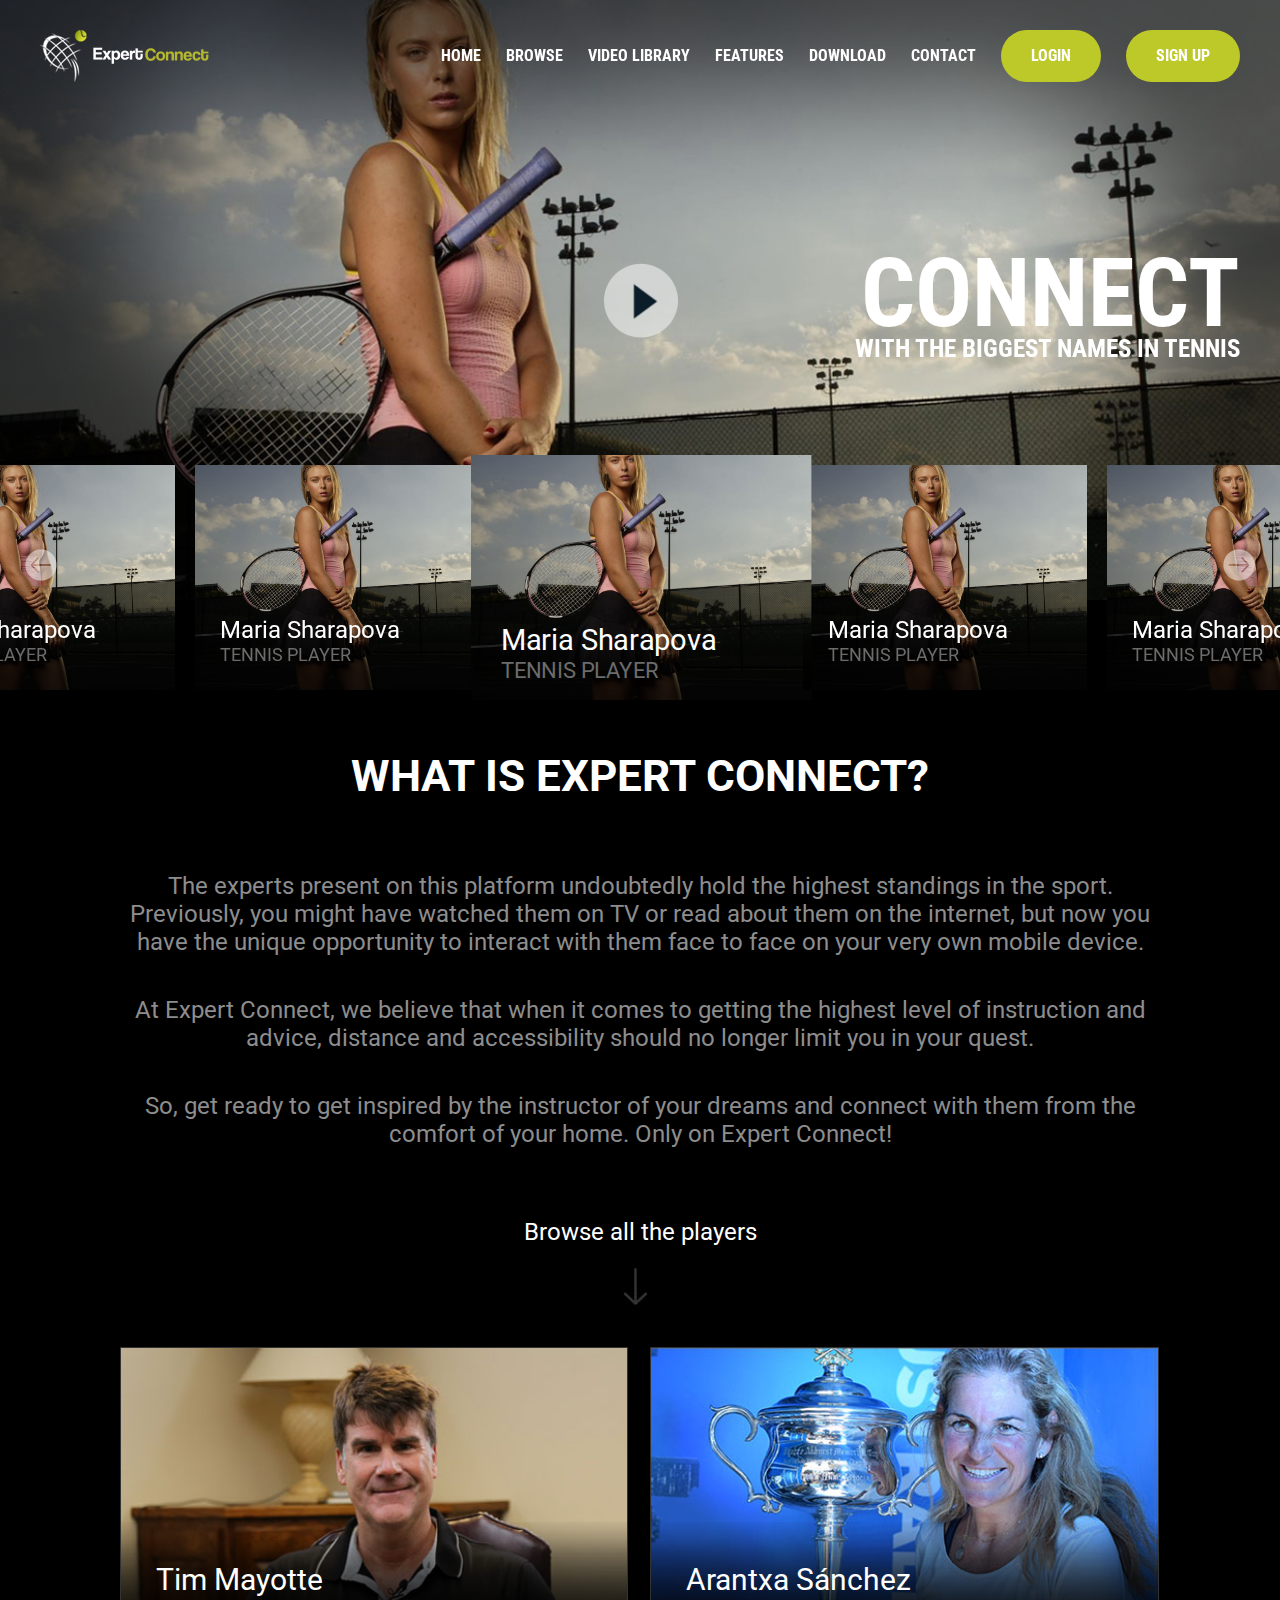
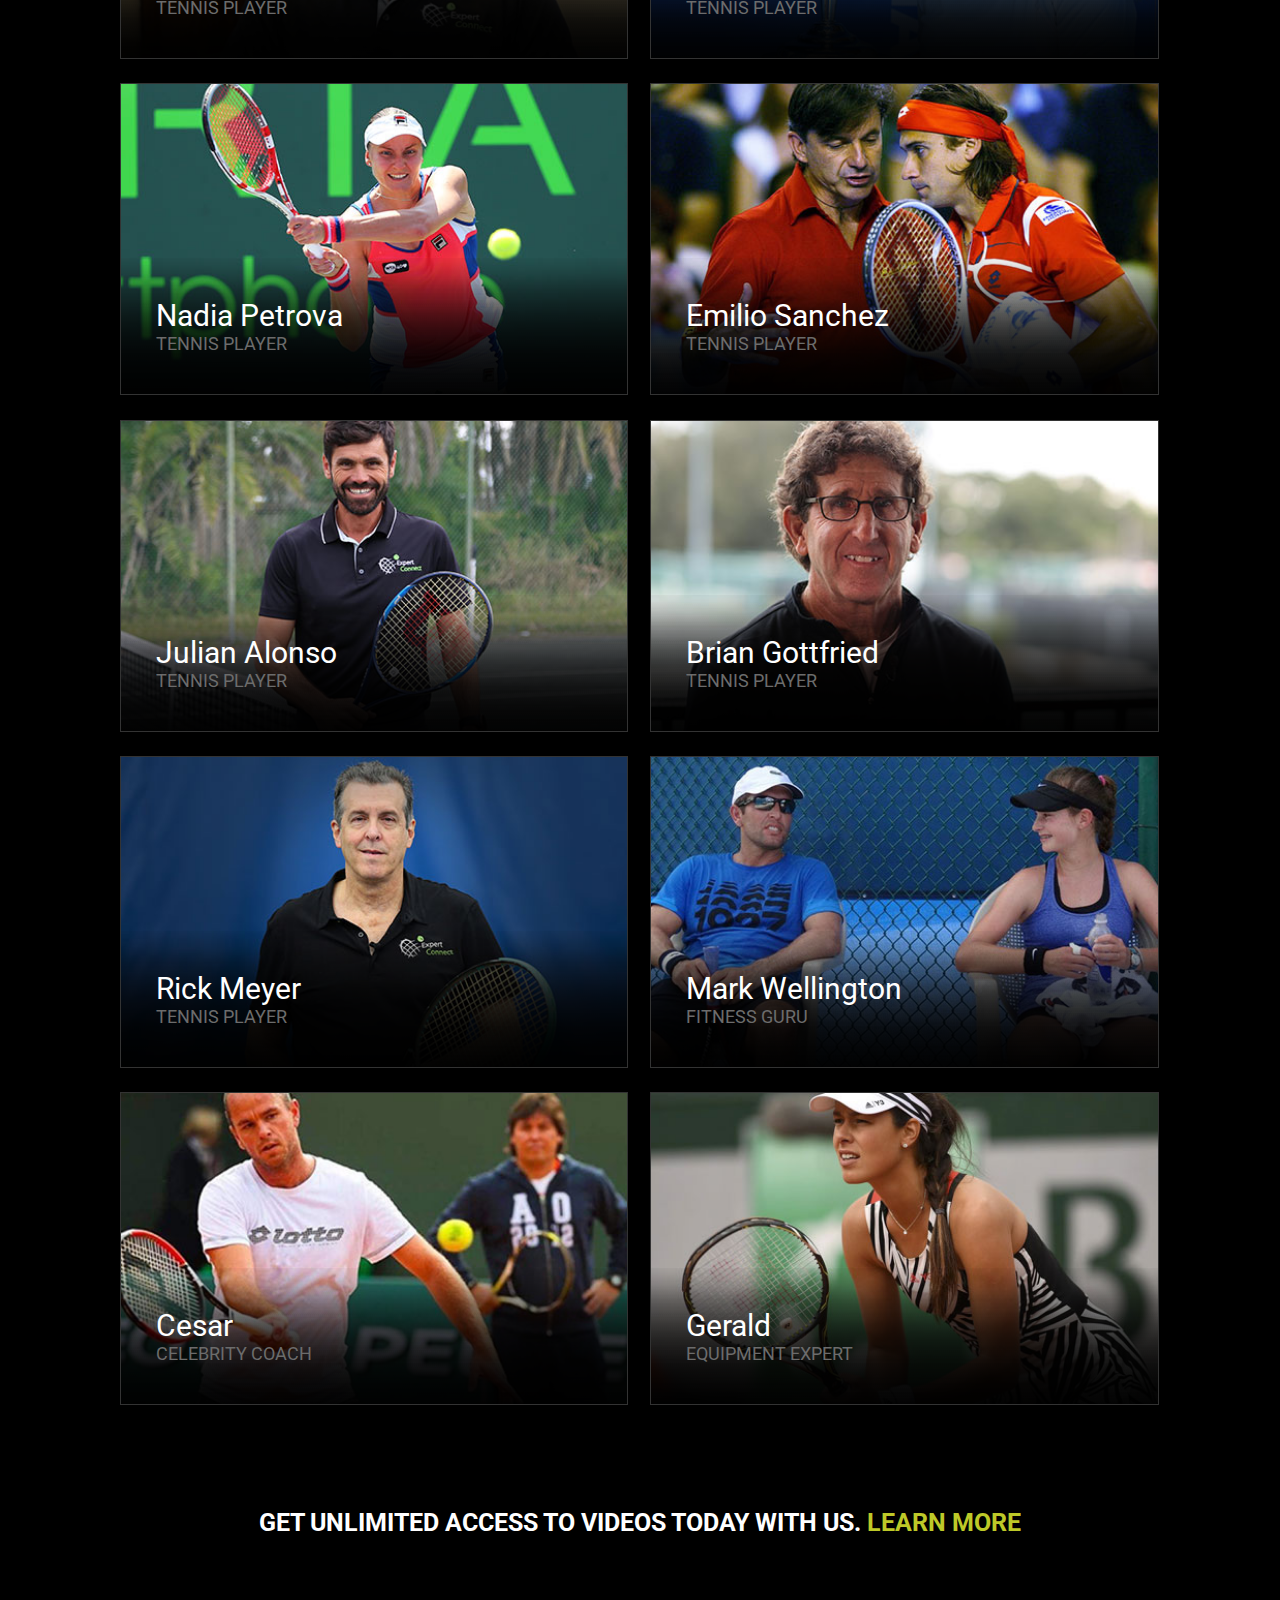
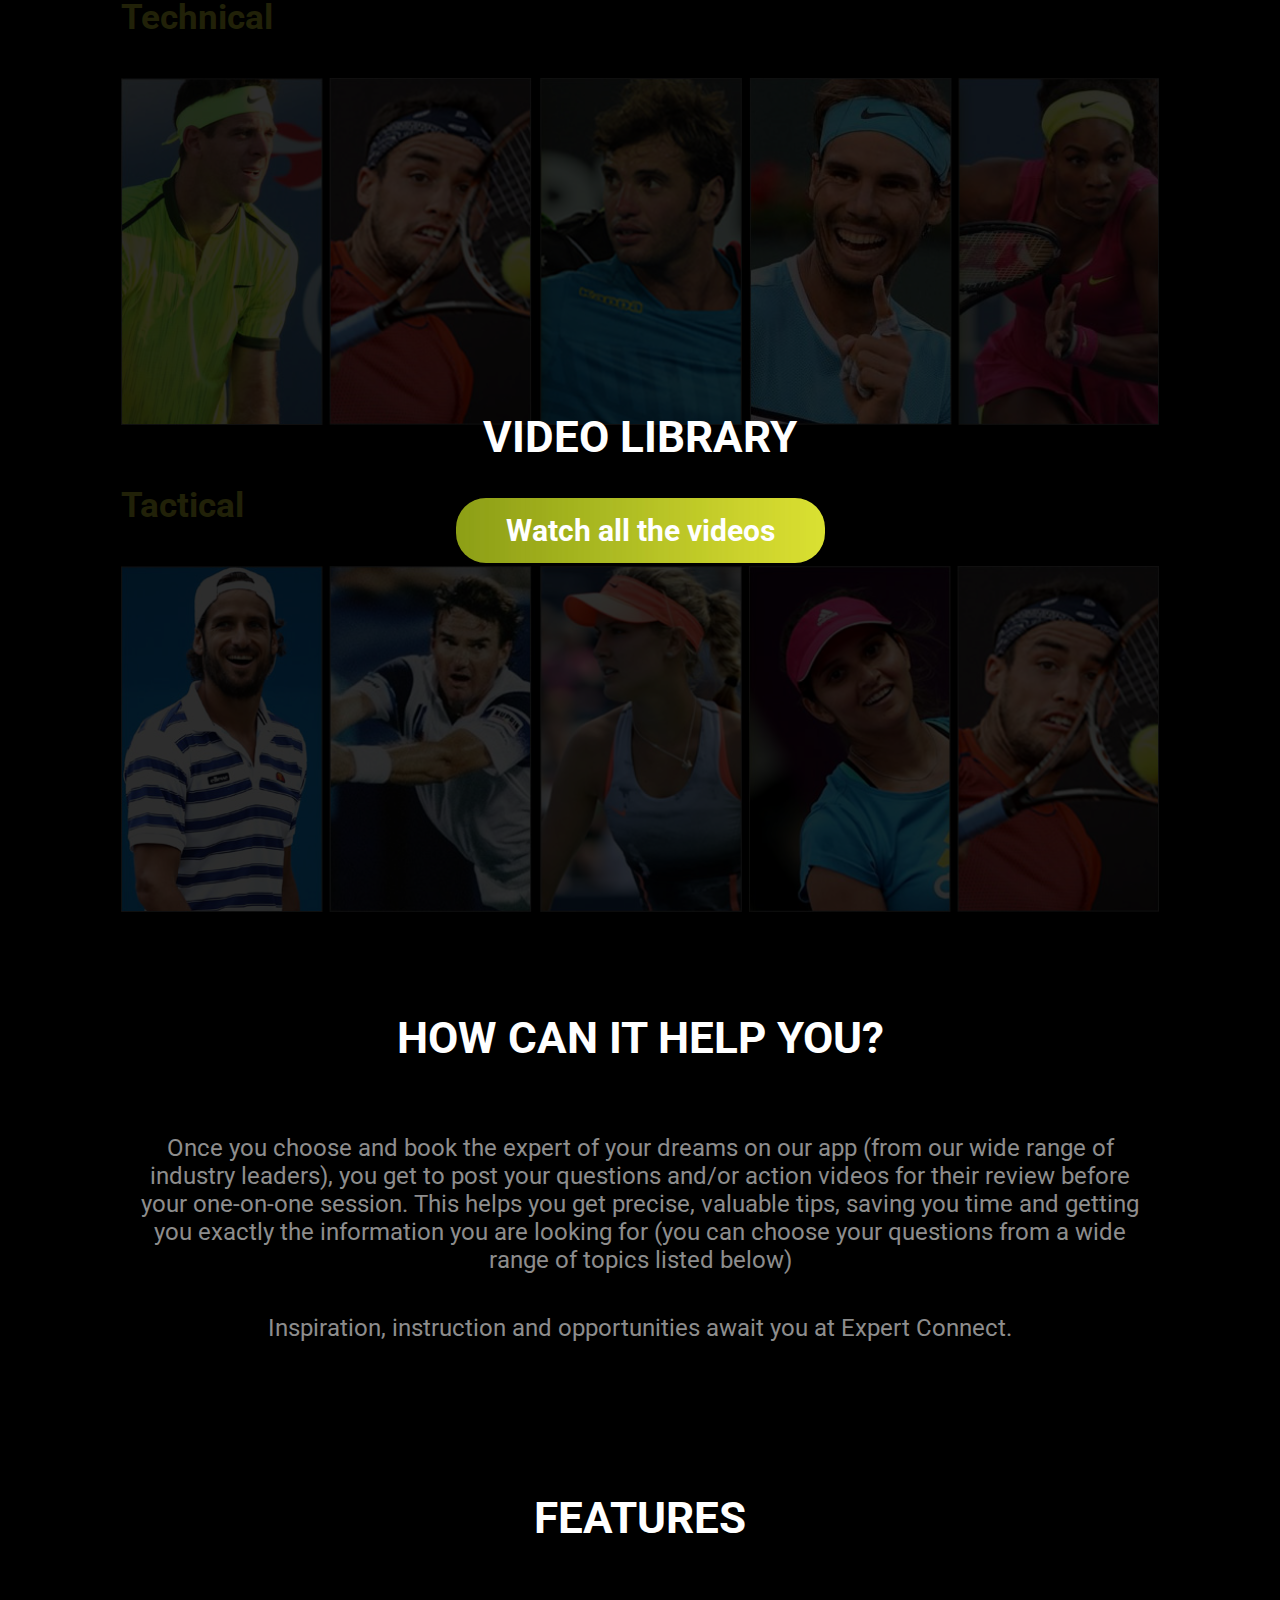
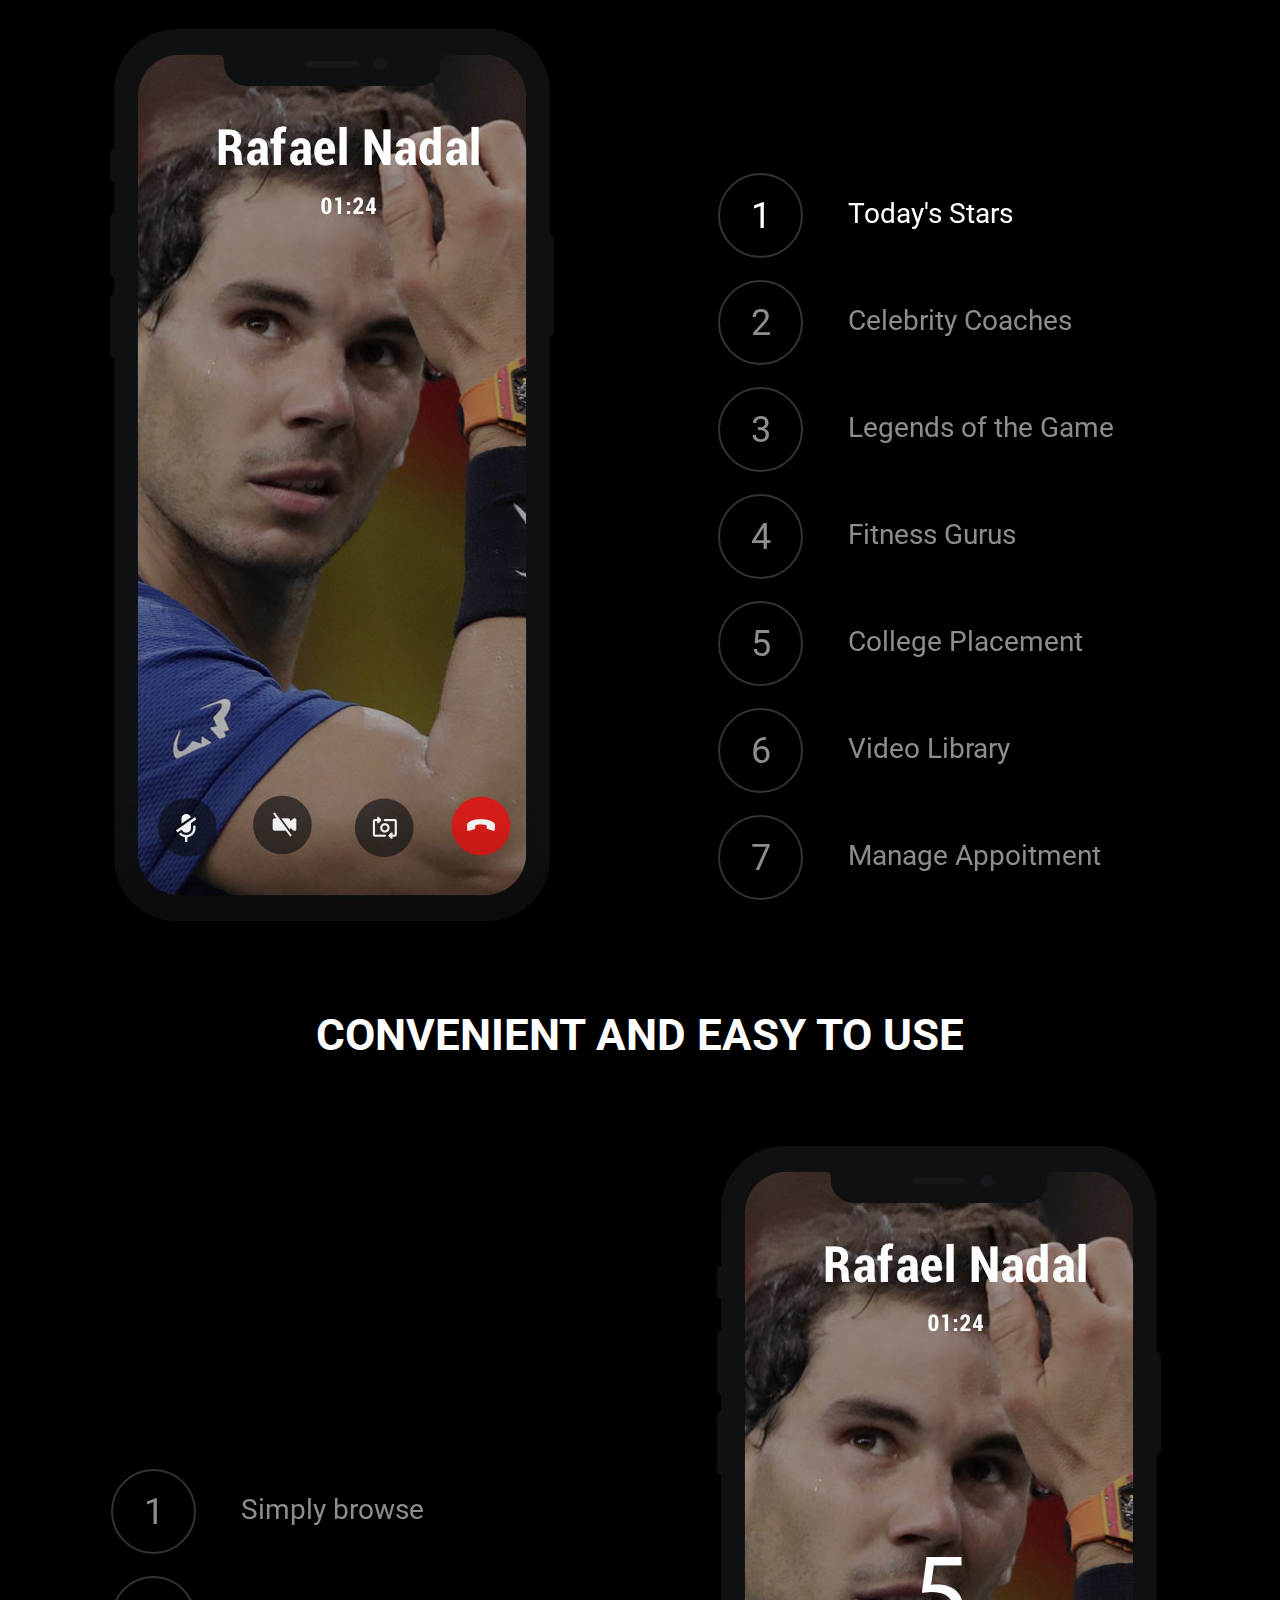
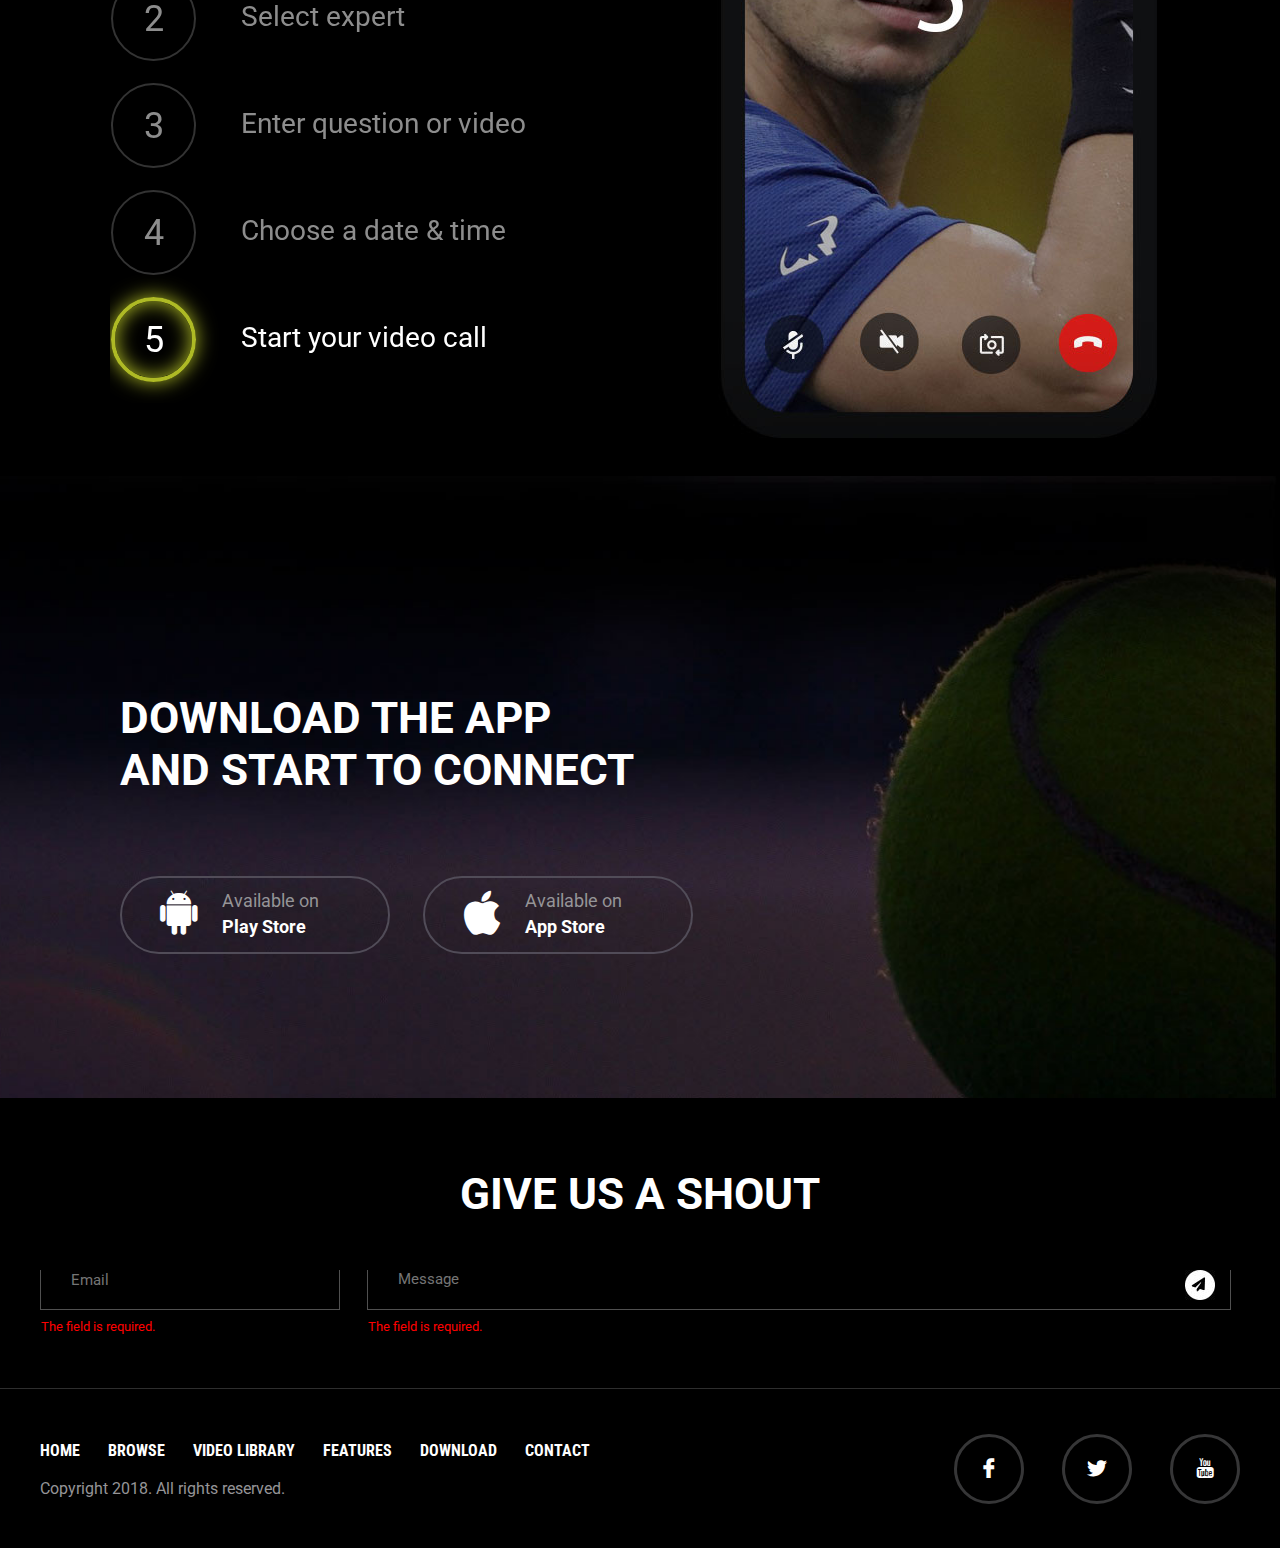
==== index.html @ 21e8e842 "expert" ====
<!DOCTYPE html>
<html lang="en">
<head>
	<meta charset="UTF-8">
	<title>Expert Connect</title>
	<meta name="viewport" content="width=device-width, initial-scale=1" />
	<link rel="icon" href="images/favicon.ico" type="image/x-icon" />
	<link rel="shortcut icon" href="images/favicon.png" type="image/png" />
	<link href="https://fonts.googleapis.com/css?family=Roboto+Condensed:400,700|Roboto:400,700" rel="stylesheet">
	<link rel="stylesheet" href="css/slick.css" type="text/css" />
	<link rel="stylesheet" href="css/jquery.popVideo.css" type="text/css" />
	<link rel="stylesheet" href="css/style.css" type="text/css" />
	<link rel="stylesheet" href="css/media-screen.css" type="text/css" />
</head>
<body>
	<div class="top" id="home">
		<header>
			<div class="content">
				<div class="logo">
		      <a href=""><img src="images/logo.png" alt="Logo" /></a>
		    </div>
		    <div class="mobIcon">
		  		<span class="icon-bar"></span>
		  		<span class="icon-bar"></span>
		  		<span class="icon-bar"></span>
		  	</div>
		  	<nav>
		  		<ul>                                    
		  			<li><a href="#home">Home</a></li>
			  			<li><a href="#browse">Browse</a></li>
			  			<li><a href="#video">video Library</a></li>
			  			<li><a href="">Features</a></li>
			  			<li><a href="#download">Download</a></li>
			  			<li><a href="#contact">Contact</a></li>
		  				<li><a class="login" href="">Login</a></li>
		  				<li><a class="login" href="">Sign Up</a></li>
		  		</ul>
		  	</nav>
	  	</div>
		</header>
		<div class="banner">
			<div class="video-pop simplePopup">
     		<video src="https://www.w3schools.com/html/movie.mp4" loop controls controlsList="nodownload"></video>
     	</div>
	    <div class="banner-slider">
	    	<div class="banner-slide" style="background-image: url(images/banner_1.jpg);">
	    		<div class="banner-content">
	        	<div class="banner-text">
	            <h2>Connect</h2>
	            <p>With the Biggest Names in Tennis</p>
	         	</div>
	       	</div>
	       	<div class="video-banner" data-video="http://clips.vorwaerts-gmbh.de/VfE_html5.mp4"></div>
	     	</div>
	     	<div class="banner-slide" style="background-image: url(images/banner_1.jpg);">
	    		<div class="banner-content">
	        	<div class="banner-text">
	            <h2>Connect</h2>
	            <p>With the Biggest Names in Tennis</p>
	         	</div>
	       	</div>
	       	<div class="video-banner" data-video="https://www.w3schools.com/html/movie.mp4"></div>
	     	</div>
	     	<div class="banner-slide" style="background-image: url(images/banner_1.jpg);">
	    		<div class="banner-content">
	        	<div class="banner-text">
	            <h2>Connect</h2>
	            <p>With the Biggest Names in Tennis</p>
	         	</div>
	       	</div>
	     	</div>
	     	<div class="banner-slide" style="background-image: url(images/banner_1.jpg);">
	    		<div class="banner-content">
	        	<div class="banner-text">
	            <h2>Connect</h2>
	            <p>With the Biggest Names in Tennis</p>
	         	</div>
	       	</div>
	     	</div>
	     	<div class="banner-slide" style="background-image: url(images/banner_1.jpg);">
	    		<div class="banner-content">
	        	<div class="banner-text">
	            <h2>Connect</h2>
	            <p>With the Biggest Names in Tennis</p>
	         	</div>
	       	</div>
	     	</div>
	     	<div class="banner-slide" style="background-image: url(images/banner_1.jpg);">
	    		<div class="banner-content">
	        	<div class="banner-text">
	            <h2>Connect</h2>
	            <p>With the Biggest Names in Tennis</p>
	         	</div>
	       	</div>
	     	</div>
	    </div>
	    <div class="banner-thumb">
	    	<div class="thumb-slider" style="background-image: url(images/banner_1.jpg);">
	    		<div class="thumb-content">
	    			<strong>Maria Sharapova<span>Tennis Player</span></strong>
	    		</div>
	    	</div>
	    	<div class="thumb-slider" style="background-image: url(images/banner_1.jpg);">
	    		<div class="thumb-content">
	    			<strong>Maria Sharapova<span>Tennis Player</span></strong>
	    		</div>
	    	</div>
	    	<div class="thumb-slider" style="background-image: url(images/banner_1.jpg);">
	    		<div class="thumb-content">
	    			<strong>Maria Sharapova<span>Tennis Player</span></strong>
	    		</div>
	    	</div>
	    	<div class="thumb-slider" style="background-image: url(images/banner_1.jpg);">
	    		<div class="thumb-content">
	    			<strong>Maria Sharapova<span>Tennis Player</span></strong>
	    		</div>
	    	</div>
	    	<div class="thumb-slider" style="background-image: url(images/banner_1.jpg);">
	    		<div class="thumb-content">
	    			<strong>Maria Sharapova<span>Tennis Player</span></strong>
	    		</div>
	    	</div>
	    	<div class="thumb-slider" style="background-image: url(images/banner_1.jpg);">
	    		<div class="thumb-content">
	    			<strong>Maria Sharapova<span>Tennis Player</span></strong>
	    		</div>
	    	</div>
	    </div>
		</div>
	</div>
	<div class="wrapper">
		<div class="content">
			<div class="inner">
				<div class="about">
					<div class="title">What is Expert Connect?</div>
					<p>The experts present on this platform undoubtedly hold the highest standings in the sport. Previously, you might have watched them on TV or read about them on the internet, but now you have the unique opportunity to interact with them face to face on your very own mobile device.</p>
					<p>At Expert Connect, we believe that when it comes to getting the highest level of instruction and advice, distance and accessibility should no longer limit you in your quest.</p>
					<p>So, get ready to get inspired by the instructor of your dreams and connect with them from the comfort of your home. Only on Expert Connect!</p>
				</div>
				<div class="browse" id="browse">
					<strong>Browse all the players</strong>
					<div class="img-div">
						<a href="">
							<img src="images/tim.jpg" alt="Tim Mayotte">
	    				<strong>Tim Mayotte<span>Tennis Player</span></strong>
						</a>
					</div>
					<div class="img-div">
						<a href="">
							<img src="images/arantxa.jpg" alt="Arantxa Sánchez">
	    				<strong>Arantxa Sánchez<span>Tennis Player</span></strong>
						</a>
					</div>
					<div class="img-div">
						<a href="">
							<img src="images/nadia.jpg" alt="Nadia Petrova">
	    				<strong>Nadia Petrova<span>Tennis Player</span></strong>
						</a>
					</div>
					<div class="img-div">
						<a href="">
							<img src="images/emilio.jpg" alt="Emilio Sanchez">
	    				<strong>Emilio Sanchez<span>Tennis Player</span></strong>
						</a>
					</div>
					<div class="img-div">
						<a href="">
							<img src="images/julian.jpg" alt="Julian Alonso">
	    				<strong>Julian Alonso<span>Tennis Player</span></strong>
						</a>
					</div>
					<div class="img-div">
						<a href="">
							<img src="images/brian.jpg" alt="Brian Gottfried">
	    				<strong>Brian Gottfried<span>Tennis Player</span></strong>
						</a>
					</div>
					<div class="img-div">
						<a href="">
							<img src="images/rick.jpg" alt="Rick Meyer">
	    				<strong>Rick Meyer<span>Tennis Player</span></strong>
						</a>
					</div>
					<div class="img-div">
						<a href="">
							<img src="images/mark.jpg" alt="Mark Wellington">
	    				<strong>Mark Wellington<span>Fitness Guru</span></strong>
						</a>
					</div>
					<div class="img-div">
						<a href="">
							<img src="images/cesar.jpg" alt="Cesar">
	    				<strong>Cesar<span>Celebrity Coach</span></strong>
						</a>
					</div>
					<div class="img-div">
						<a href="">
							<img src="images/gerald.jpg" alt="Gerald">
	    				<strong>Gerald<span>Equipment Expert</span></strong>
						</a>
					</div>
				</div>
				<div class="video-liabrary">
					<strong>Get Unlimited Access to Videos Today with Us. <span>Learn more</span></strong>
					<div id="video" class="video-data">
						<div class="video-desk">
							<h3>Technical</h3>
							<img src="images/technical.jpg" alt="">
							<h3>Tactical</h3>
							<img src="images/tactical.jpg" alt="">
						</div>
						<div class="overlay-div">
							<div class="overlay-data">
								<img class="mob-video-img" src="images/mob-video-img.jpg" alt="">
								<div class="title">Video library</div>
								<a href="">Watch all the videos</a>
							</div>
						</div>
					</div>
				</div>
				<div class="help">
					<div class="title">How can it help you?</div>
					<p>Once you choose and book the expert of your dreams on our app (from our wide range of industry leaders), you get to post your questions and/or action videos for their review before your one-on-one session. This helps you get precise, valuable tips, saving you time and getting you exactly the information you are looking for (you can choose your questions from a wide range of topics listed below)</p>
					<p>Inspiration, instruction and opportunities await you at Expert Connect.</p>
				</div>
				<div class="features">
					<div class="title">Features</div>
					<div class="steps">
						<div class="steps-left">
							<ul class="features-slider">
								<li><img src="images/step1.jpg" alt=""></li>
								<li><img src="images/step2.jpg" alt=""></li>
								<li><img src="images/step3.jpg" alt=""></li>
								<li><img src="images/step4.jpg" alt=""></li>
								<li><img src="images/step5.jpg" alt=""></li>
								<li><img src="images/step1.jpg" alt=""></li>
								<li><img src="images/step2.jpg" alt=""></li>
							</ul>
						</div>
						<div class="steps-right">
							<ul class="features-nav">
								<li><span>1</span>Today's Stars</li>
								<li><span>2</span>Celebrity Coaches</li>
								<li><span>3</span>Legends of the Game</li>
								<li><span>4</span>Fitness Gurus</li>
								<li><span>5</span>College Placement</li>
								<li><span>6</span>Video Library</li>
								<li><span>7</span>Manage Appoitment</li>
							</ul>
						</div>
					</div>
					<div class="title">Convenient and easy to use</div>
					<div class="steps">
						<div class="steps-left">
							<ul class="step-nav">
								<li><span>1</span>Simply browse</li>
								<li><span>2</span>Select expert</li>
								<li><span>3</span>Enter question or video</li>
								<li><span>4</span>Choose a date & time</li>
								<li><span>5</span>Start your video call</li>
							</ul>
						</div>
						<div class="steps-right">
							<ul class="step-slider">
								<li><img src="images/step1.jpg" alt=""></li>
								<li><img src="images/step2.jpg" alt=""></li>
								<li><img src="images/step3.jpg" alt=""></li>
								<li><img src="images/step4.jpg" alt=""></li>
								<li><img src="images/step5.jpg" alt=""></li>
							</ul>
						</div>
					</div>
				</div>
			</div>
		</div>
		<div class="download">
			<div class="content">
				<div class="download-data" id="download">
					<div class="title">DOwnload the app<br>
					and start to connect</div>
					<a class="dwn-android" href="" target="_blank"><h3><span>Available on</span>Play Store</h3></a>
					<a class="dwn-apple" href="" target="_blank"><h3><span>Available on</span>App Store</h3></a>
				</div>
			</div>
		</div>
		<div class="content">
			<div class="contact" id="contact">
				<div class="title">Give us a shout</div>
				<form action="" class="form">
			    <div class="form-group-email">
			      <input id="first" class="form-input" type="text" placeholder="Email" />
			      <div class="error-msg">The field is required.</div>
			    </div>
			    <div class="form-group-msg">
			      <textarea name="" id="" class="form-input" placeholder="Message"></textarea>
			      <div class="error-msg">The field is required.</div>
			    	<button class="submit" type="submit"></button>
			    </div>
			  </form>
		  </div>
		</div>
		<div class="footer">
			<div class="content">
				<div class="foot-left">
					<nav>
			  		<ul>                                    
			  			<li><a href="#home">Home</a></li>
			  			<li><a href="#browse">Browse</a></li>
			  			<li><a href="#video">video Library</a></li>
			  			<li><a href="">Features</a></li>
			  			<li><a href="#download">Download</a></li>
			  			<li><a href="#contact">Contact</a></li>
			  		</ul>
			  	</nav>
			  	<div class="copy-text">Copyright <span class="year">2018</span>. All rights reserved.</div>
		  	</div>
		  	<div class="social">
		  		<a class="fb" href="" target="_blank"></a>
		  		<a class="twt" href="" target="_blank"></a>
		  		<a class="yt" href="" target="_blank"></a>
		  	</div>
			</div>
		</div>
	</div>
</body>
	<script src="js/jquery.min.js" type="text/javascript"></script>
	<script src="js/slick.min.js" type="text/javascript"></script>
	<script src="js/jquery.simplePopup.js" type="text/javascript"></script>
	<script src="js/custom.js" type="text/javascript"></script>
	<script>
	$(document).ready(function(){
		$('.step-slider, .step-nav').slick('slickGoTo', 5);
	});
	</script>
</html>
---- css/style.css ----
*{
	padding: 0;
	margin: 0;
	outline: none;
	box-sizing: border-box;
}
ul, a{
	list-style: none;
	text-decoration: none;
}
body{
	font-family: 'Roboto', sans-serif;
	line-height: normal;
	font-size: 14px;
	-webkit-text-size-adjust: 100%;
	background: #000;
}
/* 
	font-family: 'Roboto', sans-serif;
	font-family: 'Roboto Condensed', sans-serif;
 */
 @font-face {
  font-family: 'icomoon';
  src:  url('../fonts/icomoon.eot?zcmf3b');
  src:  url('../fonts/icomoon.eot?zcmf3b#iefix') format('embedded-opentype'),
    url('../fonts/icomoon.ttf?zcmf3b') format('truetype'),
    url('../fonts/icomoon.woff?zcmf3b') format('woff'),
    url('../fonts/icomoon.svg?zcmf3b#icomoon') format('svg');
  font-weight: normal;
  font-style: normal;
}
.content{
	width: 1200px;
	margin: 0 auto;
}
header{
	width: 100%;
	position: absolute;
	top: 30px;
	left: 0;
	z-index: 1;
}
.logo{
	float: left;
}
.logo img{
	display: block;
}
nav{
	margin: 0;
	padding: 0;
	float: right;
}
nav li{
	padding: 0 0 0 25px;
	float: left;
	line-height: 52px;
}
nav a{
	font-family: 'Roboto Condensed', sans-serif;
	font-weight: 700;
	font-size: 16px;
	color: #fff;
	float: left;
	text-transform: uppercase;
}
.login{
	background: #bdc928;
	border-radius: 30px;
	padding: 0 30px;
}
.login:after{
	display: none;
}
.login:hover{
	color: inherit;
}
nav a:hover, nav li a.active{
	color: #b4b63b;
	text-decoration: none;
}
nav a:after {
  content: "";
  display: block;
	margin: auto;
	margin-top: -15px;
	height: 1px;
	width: 0px;
	background: none;
	transition: width 0.3s ease, background-color 0.3s ease;
	-webkit-transition: width 0.3s ease, background-color 0.3s ease;
	-moz-transition: width 0.3s ease, background-color 0.3s ease;
	-ms-transition: width 0.3s ease, background-color 0.3s ease;
	-o-transition: width 0.3s ease, background-color 0.3s ease;
}
nav a:hover:after, nav a:active:after, 
nav li.active a:after{
  width: 100%;
	background: #b4b63b;
}

#container{
	width: 100%;
	display: block;
}
.banner{
	text-align: center;
	position: relative;
	clear: both;
	overflow: hidden;
}
.banner-slider, .banner-slide{
	width: 100%;
	display: block;
}
.banner-content:before{
	content: "";
	background-image: url(../images/banner-bg.png);
	background-position: left top;
	background-size: cover;
	background-repeat: no-repeat;
	display: block;
	position: absolute;
	left: 0;
	top: 0;
	width: 100%;
	height: 100%;
	z-index: 1;
}
.banner-slide{
	background-position: center top;
	background-size: cover;
	background-repeat: no-repeat;
}
.banner-content{
	width: 100%;
	max-width: 1200px;
	height: 100%;
	display: table;
	margin: 0 auto;
}
.banner-text{
	display: table-cell;
	vertical-align: middle;
	opacity: 0;
	-moz-transition: all 1s linear;
	-webkit-transition: all 1s linear;
	-o-transition: all 1s linear;
	transition: all 1s linear;
	-moz-transform: translate3d(0px, 50px, 0px);
	-webkit-transform: translate3d(0px, 5px, 0px);
	-o-transform: translate(0px, 50px);
	-ms-transform: translate(0px, 50px);
	transform: translate3d(0px, 50px, 0px);
	position: relative;
	z-index: 1;
	width: 420px;
	top: -8%;
	right: 0;
	text-align: right;
}
.slick-current .banner-text{
	opacity: 1;
	-moz-transform: translate3d(0px, 0px, 0px);
	-webkit-transform: translate3d(0px, 0px, 0px);
	-o-transform: translate(0px, 0px);
	-ms-transform: translate(0px, 0px);
	transform: translate3d(0px, 0px, 0px);
}
.banner-text h2{
	font-family: 'Roboto Condensed', sans-serif;
	font-weight: 700;
	font-size: 95px;
	color: #fff;
	text-transform: uppercase;
	padding: 0;
  box-sizing: border-box;
}
.banner-text p{
	font-size: 25px;
	font-family: 'Roboto Condensed', sans-serif;
	font-weight: 700;
	color: #fff;
	text-transform: uppercase;
	margin: -15px 0 0;
	line-height: normal;
	box-sizing: border-box;
  position: relative;
}
.banner-slider .slick-track{
	height: 700px;
}
.banner-thumb{
	width: 100%;
	margin: -145px 0 0;
}
.banner-thumb .slick-list{
	padding: 0 185px !important;
}
.thumb-content{
	height: 265px;
	position: relative;
}
.thumb-content strong{
	position: absolute;
	bottom: 0;
	left: 0;
	padding: 25px;
	text-align: left;
	color: #fff;
	font-size: 24px;
	font-weight: normal;
	width: 100%;
	background: url(../images/thumb-bg.png) left bottom repeat-x;
}
.thumb-content strong span{
	display: block;
	color: #6c6c6c;
	font-size: 18px;
	text-transform: uppercase;
}
.slick-center{
	-moz-transform: scale(1.08);
	-ms-transform: scale(1.08);
	-o-transform: scale(1.08);
	-webkit-transform: scale(1.08);
	transform: scale(1.08);
	color: #e67e22;
	opacity: 1;
}
/* .banner-thumb{
	top: -145px;
} */
.thumb-slider{
	background-size: cover;
	height: 100%;
	margin: 10px;
	transition: all 300ms ease;
}
.banner-thumb .slick-arrow{
	position: absolute;
	top: 45%;
	left: 25px;
	z-index: 2;
	width: 32px;
	height: 32px;
	margin: -16px 0 0;
	background: url(../images/arw.png) left top no-repeat;
	background-size: cover;
	overflow: hidden;
  text-indent: 1000px;
  border: none;
  cursor: pointer;
  opacity: 0.5;
  -webkit-transition: opacity 0.5s;
  -moz-transition: opacity 0.5s;
  -o-transition: opacity 0.5s;
  -ms-transition: opacity 0.5s;
}
.banner-thumb .slick-next{
	left: inherit;
	right: 25px;
  transform: rotate(180deg);
	-webkit-transform: rotate(180deg);
  -moz-transform: rotate(180deg);
  -o-transform: rotate(180deg);
  -ms-transform: rotate(180deg);
}
.banner-thumb .slick-arrow:hover{
	opacity: 0.8;
}
.title{
	display: block;
	font-weight: 700;
	font-size: 44px;
	color: #fff;
	text-align: center;
	text-transform: uppercase;
	margin: 50px 0;
}
.content p{
	font-size: 24px;
	color: #8d8d8d;
	text-align: center;
	padding: 20px;
}
.inner{
	padding: 0 70px;
}
.about{
	width: 100%;
	display: block;
}
.browse{
	width: 100%;
	padding: 50px 0;
}
.browse > strong{
	display: block;
	clear: both;
	color: #fff;
	text-align: center;
	font-weight: normal;
	font-size: 24px;
	padding: 0 0 60px;
	margin: 0 0 30px;
	position: relative;
}
.browse > strong:after{
	content: "";
	display: inline-block;
	width: 25px;
	height: 38px;
	background: url(../images/arrow.jpg) left top no-repeat;
	position: absolute;
	bottom: 0;
  left: 50%;
  margin: 0 0 0 -17px;
}
.img-div{
	width: 48%;
	margin: 1% 0.9%;
	border: 1px solid #333;
	position: relative;
	display: inline-block;
	transition: 0.3s ease all;
	-webkit-transition: 0.3s ease all;
	-moz-transition: 0.3s ease all;
	-ms-transition: 0.3s ease all;
	-o-transition: 0.3s ease all;
}
.img-div:hover strong{ 
	padding-bottom: 50px;
}
.img-div:hover{
	border-color: #6d6d6d;
}
.img-div img{
	width: 100%;
	height: auto;
	display: block;
}
.img-div strong{
	position: absolute;
	bottom: 0;
	left: 0;
	padding: 40px 35px;
	text-align: left;
	color: #fff;
	font-size: 30px;
	font-weight: normal;
	width: 100%;
	background: url(../images/browse-bg.png) left bottom repeat-x;
	transition: 0.3s ease all;
	-webkit-transition: 0.3s ease all;
	-moz-transition: 0.3s ease all;
	-ms-transition: 0.3s ease all;
	-o-transition: 0.3s ease all;
}
.img-div strong span{
	display: block;
	color: #6c6c6c;
	font-size: 18px;
	text-transform: uppercase;
}
.video-liabrary{
	width: 100%;
	padding: 0 1%;
}
.video-liabrary strong{
	text-transform: uppercase;
	font-size: 25px;
	color: #fff;
	margin: 40px 0;
	display: block;
	text-align: center;
}
.video-liabrary strong span{
	color: #bdc928;
}
.video-liabrary h3{
	font-size: 35px;
	color: #b4b72f;
	margin: 60px 0 40px;
}
.video-liabrary img{
	width: 100%;
	display: block;
}
.video-data{
	position: relative;
}
.overlay-div{
	position: absolute;
	top: 0;
	left: 0;
	width: 100%;
	height: 100%;
	background: rgba(0, 0, 0, 0.82);
	display: flex;
  align-items: center;
  justify-content: center;
}
.overlay-data{
	text-align: center;
}
.overlay-data .mob-video-img{
	display: none;
}
.overlay-data a{
	font-size: 30px;
	color: #fff;
	font-weight: 700;
	background: url(../images/video-btn.jpg) center top repeat-y;
	border-radius: 30px;
	padding: 15px 50px;
}
.overlay-data a:hover{
	color: #000;
}
.help{
	padding: 50px 0 80px;
	display: block;
}
.steps{
	padding: 35px 0;
}
.steps-left{
	width: 57%;
	display: inline-block;
	color: #fff;
	vertical-align: baseline;
}
.steps-right{
	width: 42%;
	display: inline-block;
	color: #fff;
}
.step-nav, .features-nav{
	color: #8d8d8d;
}
.step-nav{
	bottom: 35px;
}
.step-nav span, .features-nav span{
	font-size: 36px;
	width: 85px;
	height: 85px;
	line-height: 82px;
	border-radius: 50%;
	border: 2px solid #333;
	display: inline-block;
	text-align: center;
	vertical-align: middle;
	margin: 0 45px 0 0;
}
.step-nav li, .features-nav li{
	margin: 0 0 20px;
	clear: both;
	width: auto !important;
	font-size: 28px;
	cursor: pointer;
}
.step-nav li:hover, .step-nav .slick-current, .features-nav li:hover, .features-nav .slick-current{
	color: #fff;
}
.step-nav li:hover span, .step-nav .slick-current span{
	line-height: 78px;
	border: 4px solid #aeba25;
  box-shadow: 0 0 20px #aeba25, inset 0 0 20px #aeba25;
  -webkit-box-shadow: 0 0 20px #aeba25, inset 0 0 20px #aeba25;
  -ms-box-shadow: 0 0 20px #aeba25, inset 0 0 20px #aeba25;
  -moz-box-shadow: 0 0 20px #aeba25, inset 0 0 20px #aeba25;
  -o-box-shadow: 0 0 20px #aeba25, inset 0 0 20px #aeba25;
}
.download{
	width: 100%;
	display: block;
	background: url(../images/dwnld-bg.jpg) right top no-repeat;
	background-size: cover;
}
.download-data{
	padding: 18% 0 12%;
	display: inline-block;
	margin: 0 0 0 80px;
}
.download-data .title{
	text-align: left;
	margin: 0;
}
.download-data a{
	margin: 80px 30px 0 0;
	padding: 0 0 0 100px;
	height: 78px;
	width: 270px;
	border: 2px solid #514c58;
	border-radius: 40px;
	display: inline-block;
	background-color: transparent;
	position: relative;
	transition: 0.3s ease all;
	-webkit-transition: 0.3s ease all;
	-moz-transition: 0.3s ease all;
	-ms-transition: 0.3s ease all;
	-o-transition: 0.3s ease all;
}
.download-data a:hover{
	border-color: #fff;
}
.download-data h3{
	font-size: 18px;
	font-weight: 700;
	color: #fff;
}
.download-data span{
	display: block;
	font-weight: normal;
	color: #959497;
	margin: 12px 0 5px;
}
.download-data a:before{
	font-family: 'icomoon';
	font-size: 44px;
	color: #fff;
  speak: none;
  font-style: normal;
  font-weight: normal;
  font-variant: normal;
  text-transform: none;
  line-height: normal;
  -webkit-font-smoothing: antialiased;
  -moz-osx-font-smoothing: grayscale;
  position: absolute;
	left: 35px;
	top: 13px;
}
.dwn-android:before{
	content: "\e903";
}
.dwn-apple:before{
	content: "\e904";
}
.contact{
	padding: 20px 0 75px;
}
.form-input {
  position: relative;
  padding: 0;
  width: 100%;
  outline: 0;
  border-top: none;
  background: none;
  height: 40px;
  color: #8e8e8e;
  font-size: 15px;
  border: none;
  font-family: 'Roboto', sans-serif;
}
.form-group-email, .form-group-msg{
	border: 1px solid #505050;
	border-top: none;
	padding: 0 0 0 30px;
	height: 40px;
	position: relative;
}
.form-group-email{
	width: 25%;
	display: inline-block;
	vertical-align: top;
}
.form-group-email input{
	margin: -10px 0 0;
}
.form-group-msg{
	width: 72%;
	margin: 0 0 0 2%;
	display: inline-block;
	position: relative;
}
.form-group-msg textarea{
	width: 92%;
	resize: none;
}
.submit{
	position: absolute;
	right: 0;
	top: 0;
	width: 60px;
	height: 40px;
	background: url(../images/submit-btn.jpg) center top no-repeat;
	border: none;
	cursor: pointer;
}
.error-msg{
	color: #ff0000;
  position: absolute;
  bottom: -25px;
  font-size: 13px;
  left: 0;
}
.footer{
	width: 100%;
	display: block;
	border-top: 1px solid #2e2e2e;
	padding: 45px 0;
}
.foot-left{
	width: 65%;
	display: inline-block;
	padding: 7px 0 0;
}
.footer nav{
	float: none;
}
.footer nav li{
	float: none;
	display: inline-block;
	padding: 0 25px 0 0;
	line-height: normal;
}
.footer nav a:after{
	margin-top: 0;
}
.copy-text{
	color: #959497;
	font-size: 16px;
	padding: 15px 0 5px;
}
.social{
	width: 325px;
	float: right;
	text-align: right;
}
.social a{
	width: 70px;
	height: 70px;
	line-height: 70px;
	position: relative;
	display: inline-block;
	text-align: center;
	border: 3px solid #363637;
	border-radius: 50%;
	background-color: transparent;
	color: #fff;
	vertical-align: top;
	margin: 0 0 0 35px;
	transition: 0.3s ease all;
	-webkit-transition: 0.3s ease all;
	-moz-transition: 0.3s ease all;
	-ms-transition: 0.3s ease all;
	-o-transition: 0.3s ease all;
}
.social a:hover{
	border-color:#fff;
	color: #000;
	background-color: #fff;
}
.social a:before{
	font-family: 'icomoon';
	font-size: 20px;
  speak: none;
  font-style: normal;
  font-weight: normal;
  font-variant: normal;
  text-transform: none;
  line-height: normal;
  -webkit-font-smoothing: antialiased;
  -moz-osx-font-smoothing: grayscale;
}
.fb:before{
	content: "\e900";
}
.twt:before{
	content: "\e901";
}
.yt:before{
	content: "\e902";
}
  
.slick-active .video-banner{
	display: inline-block;
} 
.video-banner{
	width: 75px;
	height: 75px;
	position: absolute;
	top: 50%;
	left: 50%;
	margin: -37.5px 0 0 -37.5px;
	background: url(../images/play-btn.png) left top no-repeat;
	background-size: cover;
	display: none;
	cursor: pointer;
	z-index: 9;
}
.video-banner video{
	display: none;
}
.video-pop{
	display: none;    
  position: fixed;
  z-index: 99999;   
  color: #fff;    
  width: 52%;   
  max-width: 750px;     
  box-sizing:border-box;
  z-index: 4;
}
.video-pop video{
	width: 100%;
}
.simplePopupBackground {    
  display: none;    
  background: #000;   
  position: fixed;    
  height: 100%;   
  width: 100%;    
  top: 0;   
  left: 0;    
  z-index: 3;   
}   
.simplePopupClose {   
  position: absolute;   
  top: -16px;
  right: -16px;
  z-index: 5;
  cursor: pointer;     
}  
.simplePopupClose:after{
	content: "X";
	border: 2px solid #fff;
	border-radius: 50%;
	background: #000;
	font-family: 'Roboto', sans-serif;
	font-size: 18px;
	color: #fff;
  width: 30px;
  height: 30px;
  line-height: 32px;
  text-align: center;
	display: inline-block;
}
---- css/media-screen.css ----
@media (max-width: 1366px){
	.banner-slider .slick-track{
    height: 600px;
   }
	/* .banner-thumb {
		top: -135px;
	}  */
	.thumb-content{
		height: 225px;
	}
	.slick-center{
		-moz-transform: scale(1.2);
		-ms-transform: scale(1.2);
		-o-transform: scale(1.2);
		-webkit-transform: scale(1.2);
		transform: scale(1.2);
	}
}
@media (max-width: 767px){
	.video-desk{
		display: none;
	}
	.overlay-div{
		position: relative;
	}
	.overlay-div .mob-video-img{
		display: block;
	}
}
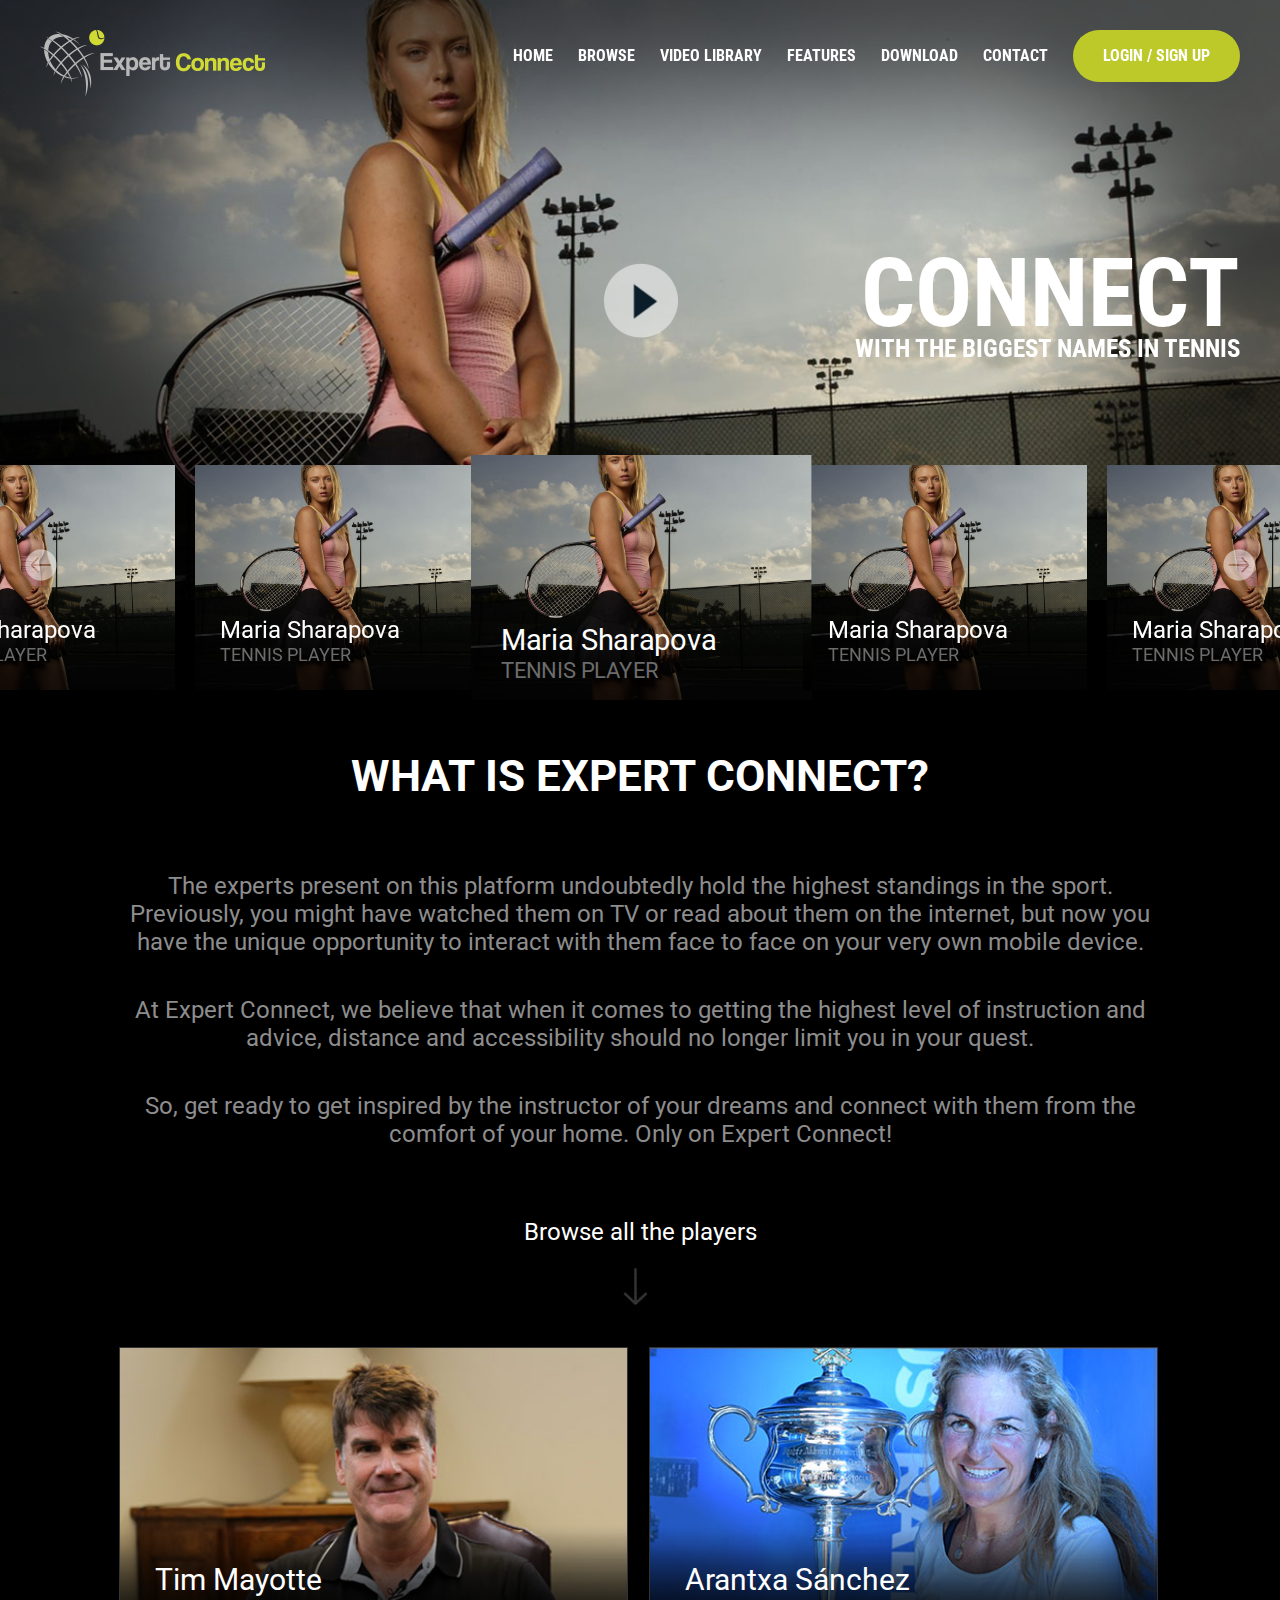
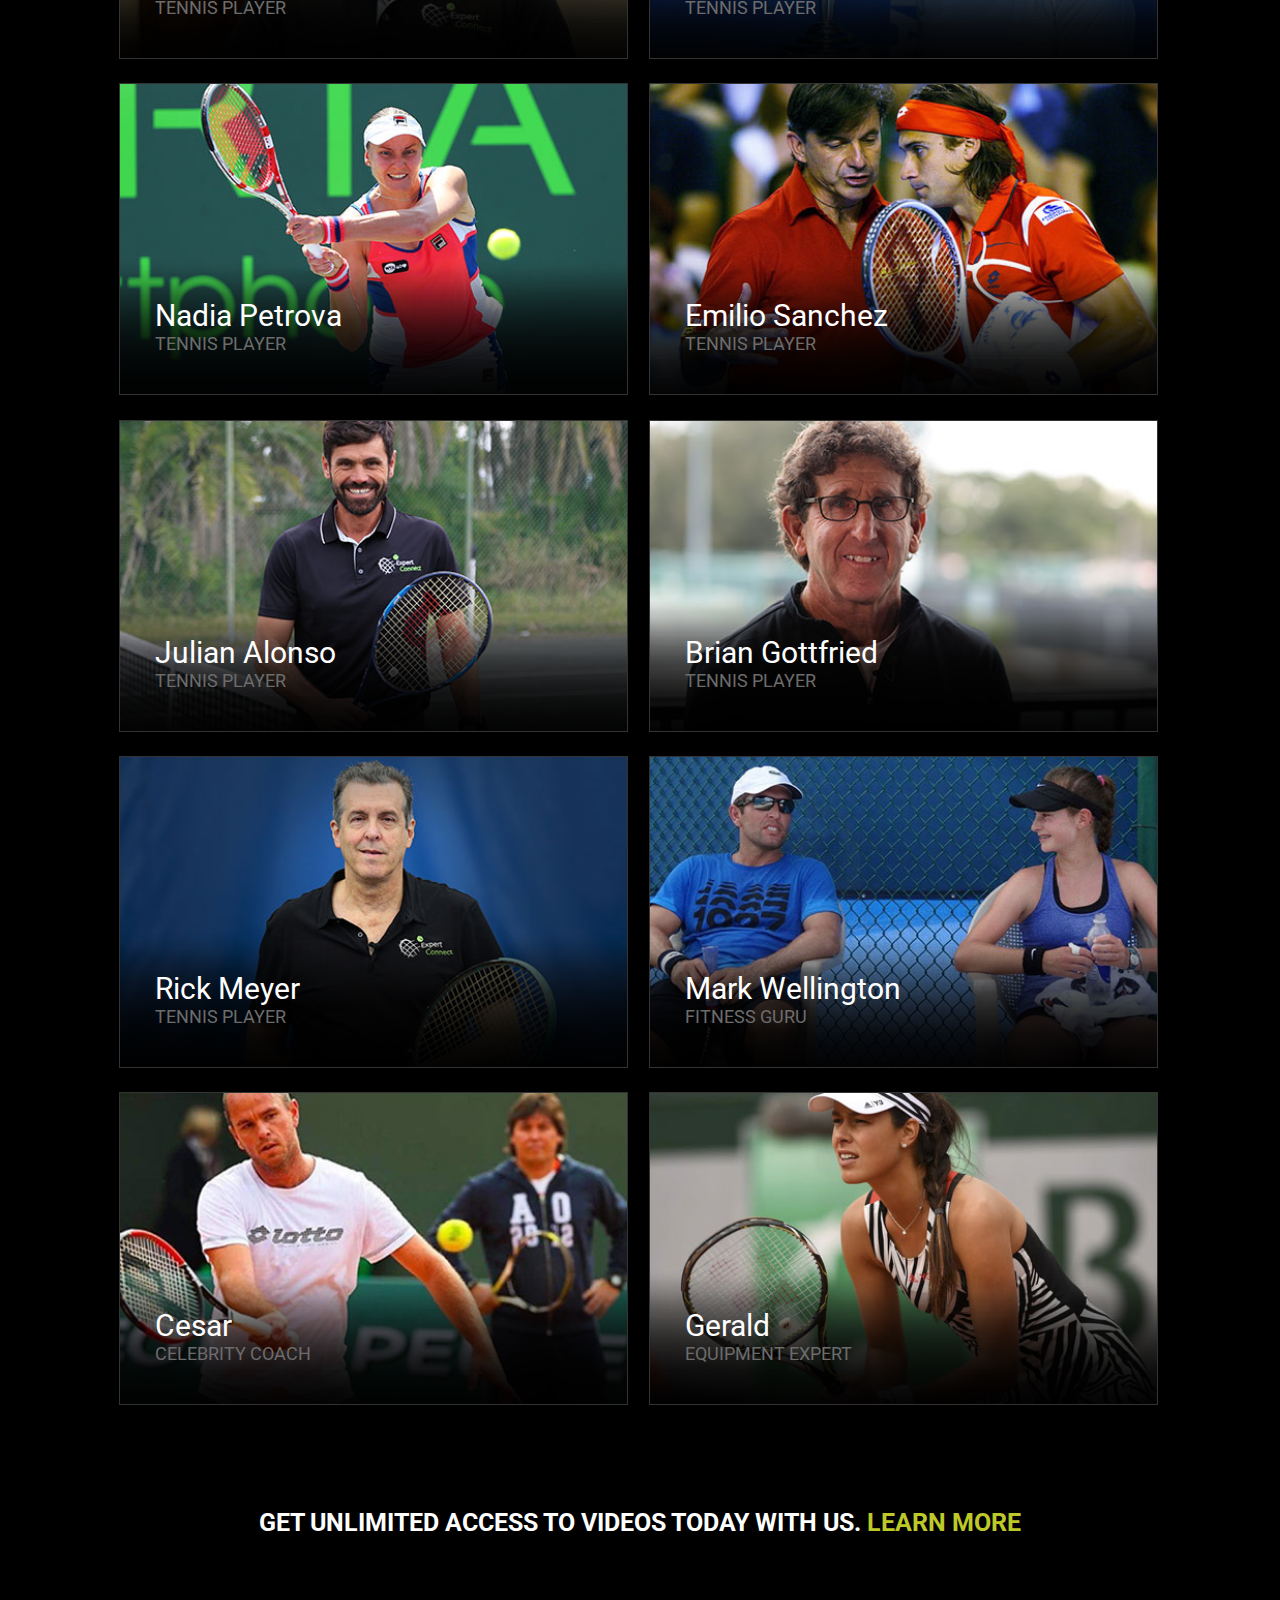
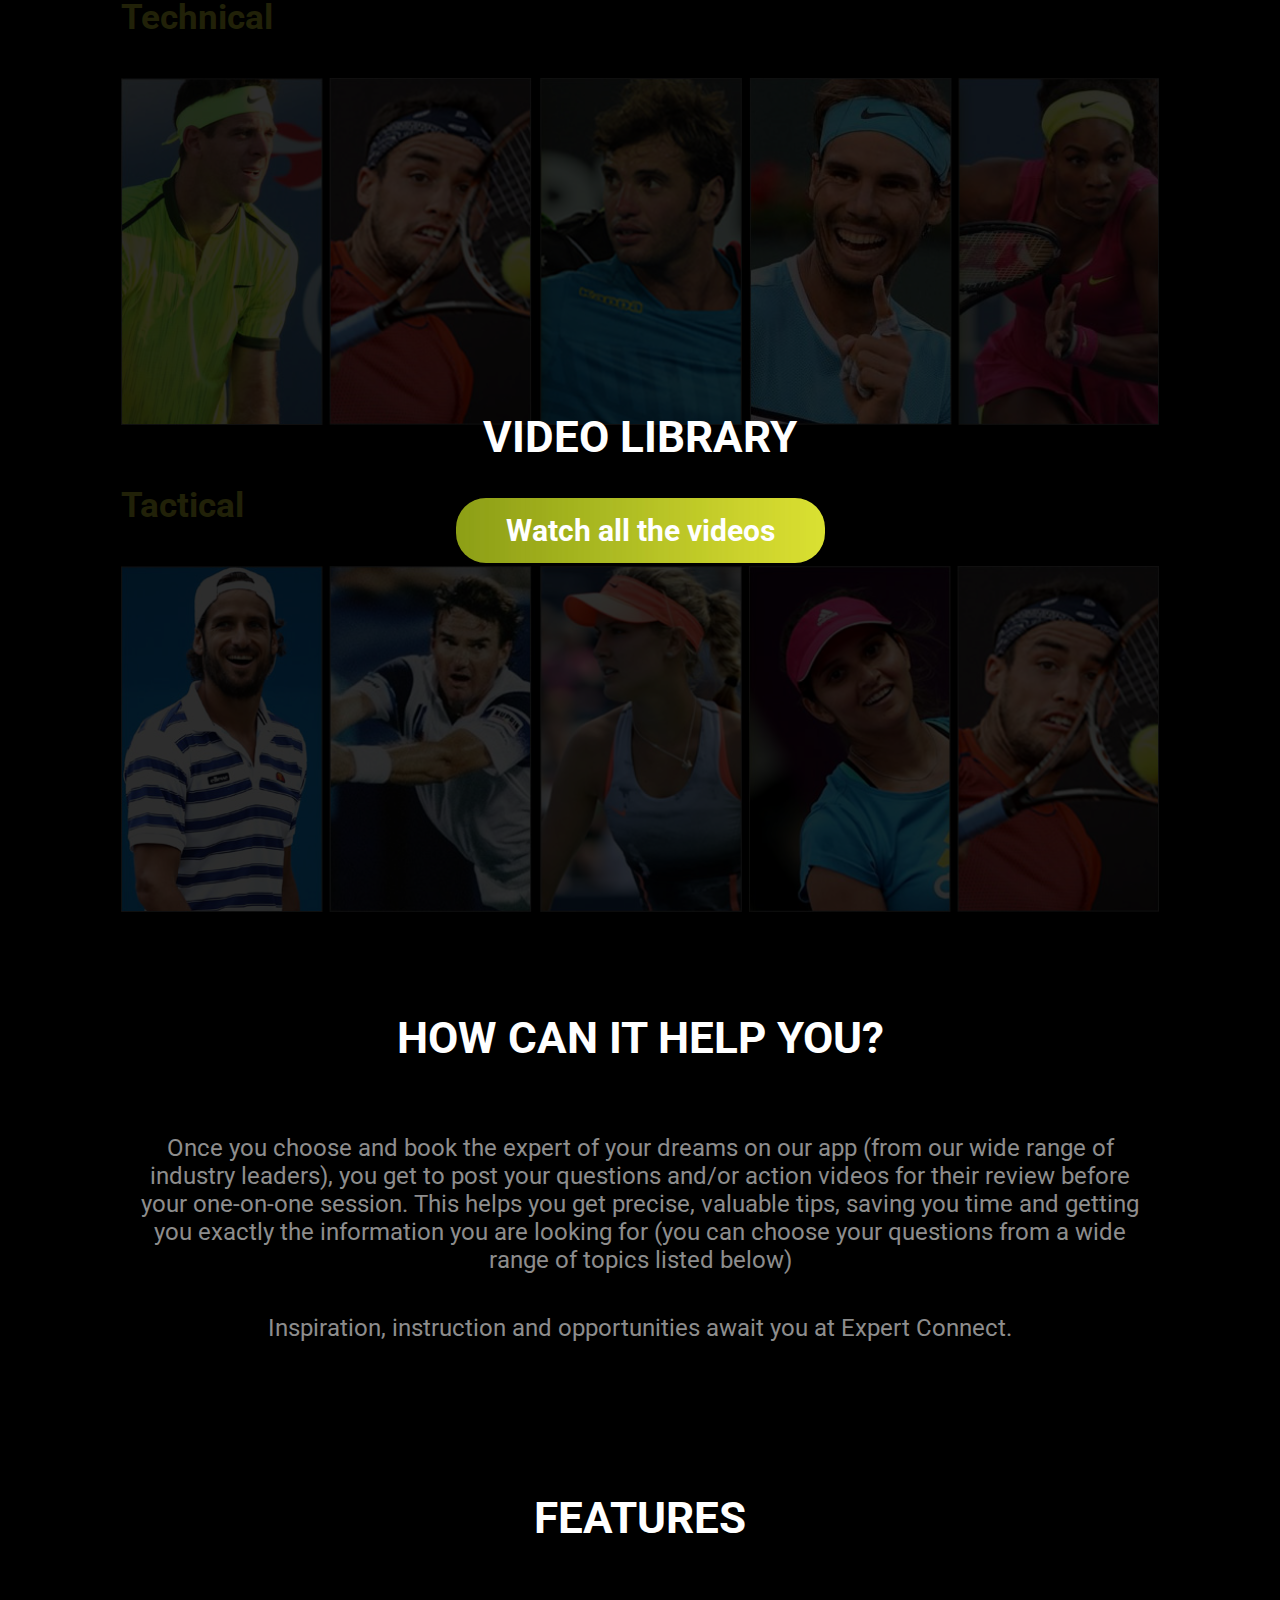
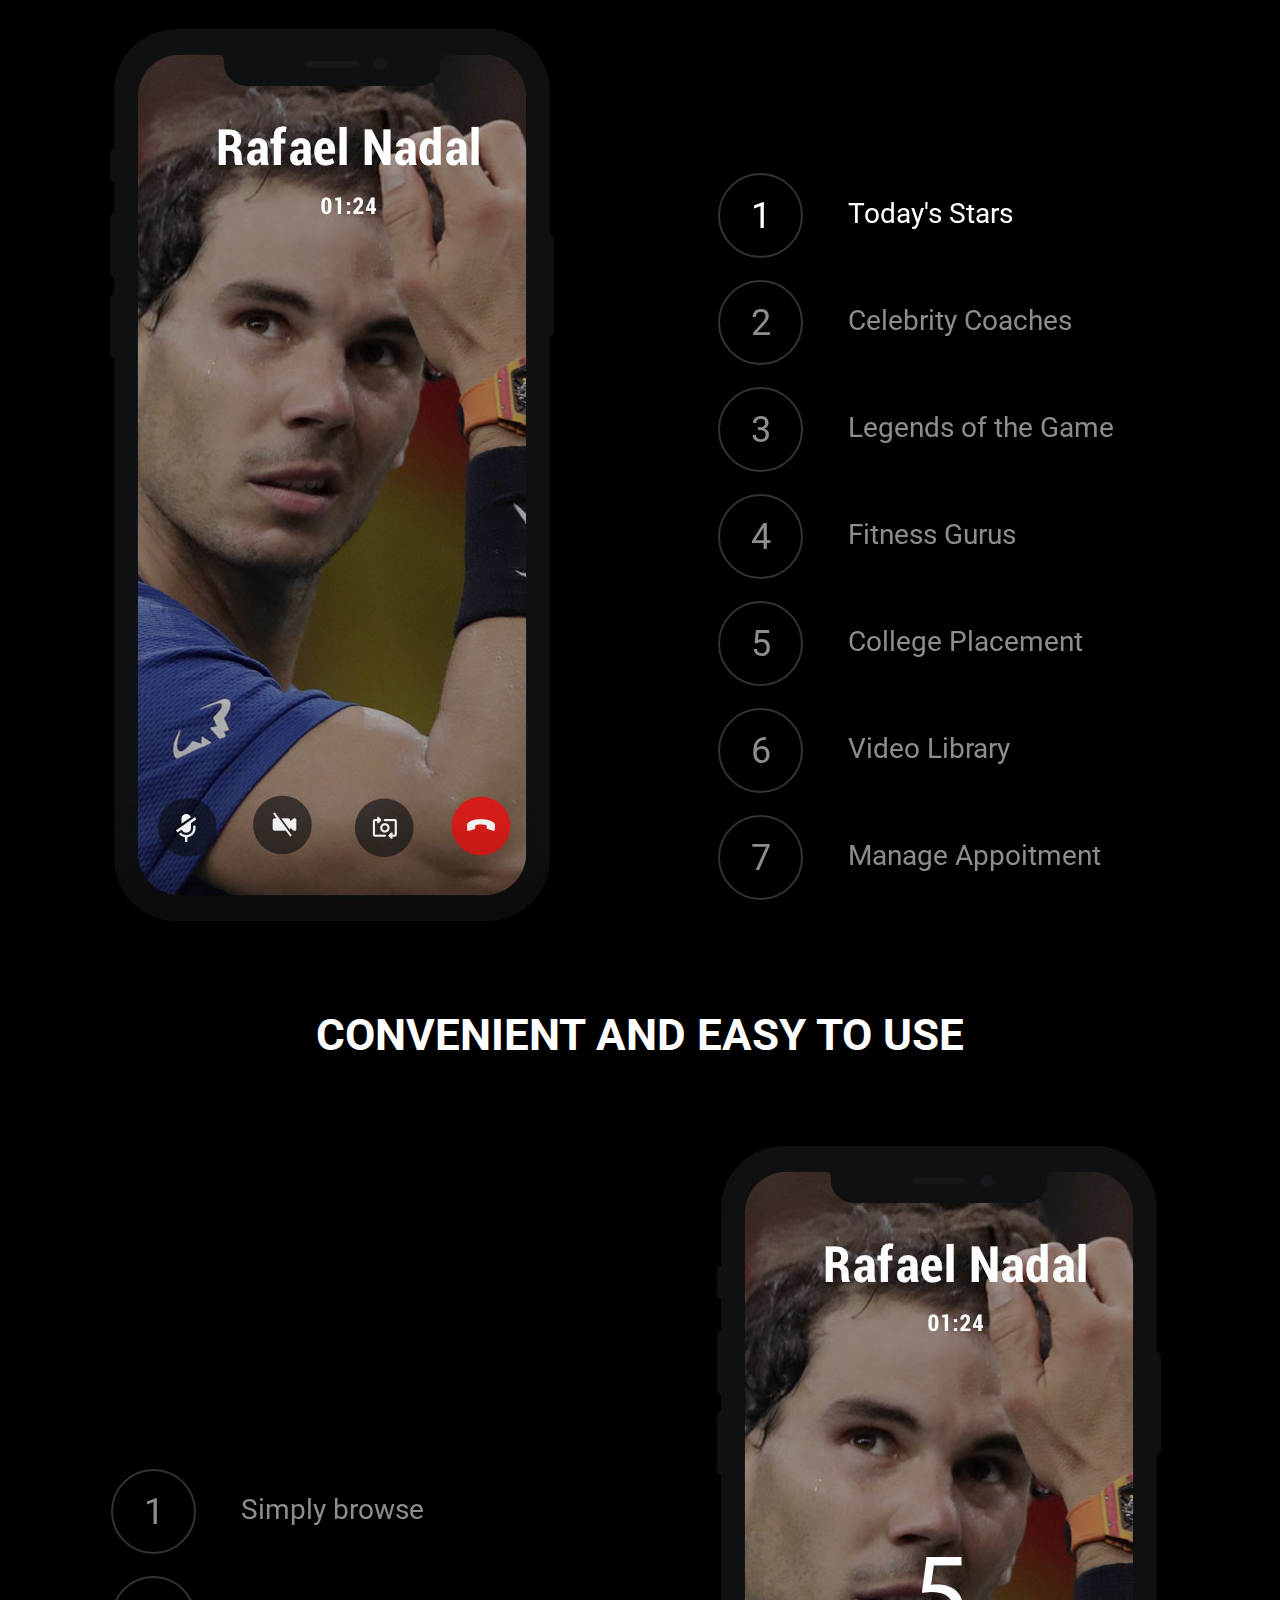
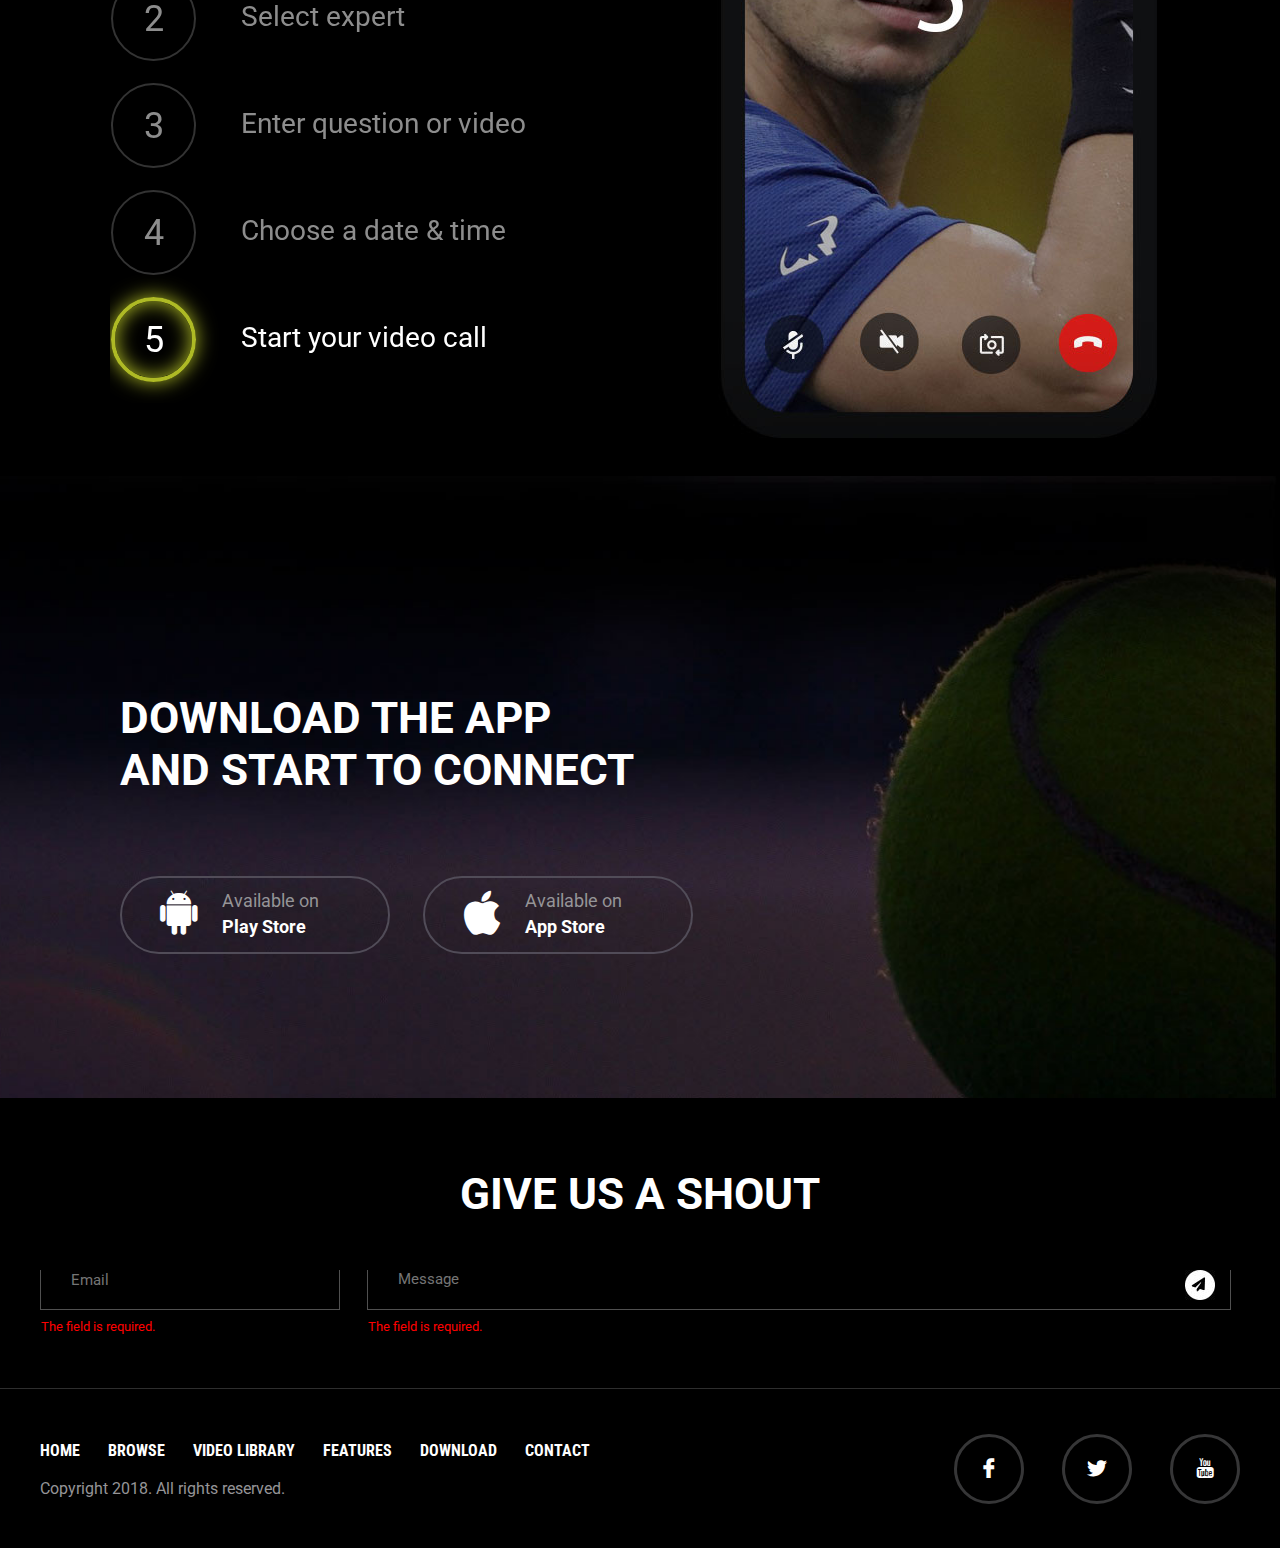
==== commit 1823e4dd: "Signup & login" ====
--- a/index.html
+++ b/index.html
@@ -32,8 +32,7 @@
 			  			<li><a href="">Features</a></li>
 			  			<li><a href="#download">Download</a></li>
 			  			<li><a href="#contact">Contact</a></li>
-		  				<li><a class="login" href="">Login</a></li>
-		  				<li><a class="login" href="">Sign Up</a></li>
+		  				<li><a class="login" href="signup.html">Login / Sign Up</a></li>
 		  		</ul>
 		  	</nav>
 	  	</div>
@@ -250,7 +249,7 @@
 						</div>
 					</div>
 					<div class="title">Convenient and easy to use</div>
-					<div class="steps">
+					<div class="steps easy">
 						<div class="steps-left">
 							<ul class="step-nav">
 								<li><span>1</span>Simply browse</li>
--- a/css/style.css
+++ b/css/style.css
@@ -97,6 +97,22 @@
 nav li.active a:after{
   width: 100%;
 	background: #b4b63b;
+}
+
+.mobIcon{
+	display: none;
+	float: right;
+	margin: 12px 0 0;
+	cursor: pointer;
+}
+.mobIcon .icon-bar {
+    display: block;
+    width: 40px;
+    height: 3px;
+    background: #bdc928;
+}
+.mobIcon .icon-bar+.icon-bar {
+    margin-top: 8px;
 }
 
 #container{
@@ -319,7 +335,7 @@
 }
 .img-div{
 	width: 48%;
-	margin: 1% 0.9%;
+	margin: 1% 0.85%;
 	border: 1px solid #333;
 	position: relative;
 	display: inline-block;
@@ -701,13 +717,15 @@
   position: fixed;
   z-index: 99999;   
   color: #fff;    
-  width: 52%;   
-  max-width: 750px;     
+  width: 90%;       
   box-sizing:border-box;
   z-index: 4;
+  height: 100%;
+  top: 0 !important;
 }
 .video-pop video{
 	width: 100%;
+	height: 100%;
 }
 .simplePopupBackground {    
   display: none;    
@@ -721,22 +739,254 @@
 }   
 .simplePopupClose {   
   position: absolute;   
-  top: -16px;
-  right: -16px;
+  top: 10px;
+  right: -60px;
   z-index: 5;
-  cursor: pointer;     
+  cursor: pointer;    
 }  
 .simplePopupClose:after{
 	content: "X";
-	border: 2px solid #fff;
-	border-radius: 50%;
-	background: #000;
 	font-family: 'Roboto', sans-serif;
-	font-size: 18px;
+	font-size: 25px;
 	color: #fff;
   width: 30px;
   height: 30px;
   line-height: 32px;
   text-align: center;
 	display: inline-block;
+}
+.signup{
+	width: 100%;
+	display: flex;
+	min-height: 100vh;
+}
+.signup-left{
+	width: 35%;
+	background: #fff;
+	padding: 25px 30px;
+}
+.signup-right{
+	width: 65%;
+	background-image: url(../images/signup-img.jpg);
+	background-repeat: no-repeat;
+	background-size: cover;
+	background-position: center top;
+	position: relative;
+}
+.signup-right:after{
+	content: "";
+	width: 100%;
+	height: 100%;
+	background: rgba(0, 0, 0, 0.64);
+	position: absolute;
+	top: 0;
+	left: 0;
+}
+.signup .logo{
+	display: block;
+	float: none;
+}
+.form-div{
+	width: 100%;
+	display: block;
+	clear: both;
+	padding: 0 35px;
+}
+.form-div h1{
+	margin: 30px 0 20px;
+}
+.gender input{
+	width: 100%;
+	height: 30px;
+	position: absolute;
+	top: 0;
+	left: 0;
+	margin  : 0;
+	padding : 0;
+	opacity : 0;
+	border: none;
+	outline: none;
+	cursor: pointer;
+}
+.gender input + label{
+	display: flex;
+	align-items: center;
+	height: 45px;
+	font-size: 16px;
+	color: #a0a8b1;
+	padding: 0 0 0 70px;
+	cursor: pointer;
+}
+.gender input:checked + label .checkmark:after, .gender .female:hover .checkmark:after, .gender .male:hover .checkmark:after{
+  background: #c9cc27;
+}
+.gender input:checked + label:before, .gender .female:hover label:before, .gender .male:hover label:before{
+	color: #c9cc27;
+}
+.gender label:before{
+	font-family: 'icomoon';
+	font-size: 30px;
+	color: #ccc;
+	content: "\e906";
+	display: block;
+	position: absolute;
+	top: 8px;
+	left: 30px;
+}
+.gender .male label:before{
+	content: "\e905";
+}
+.male, .female{
+	position: relative;
+}
+.checkmark {
+  position: absolute;
+  top: 10px;
+  left: 0;
+  height: 25px;
+  width: 25px;
+  border: 3px solid #ccc;
+  border-radius: 50%;
+  display: flex;
+  align-items: center;
+  justify-content: center;
+}
+.checkmark:after {
+	content: "";
+  width: 8px;
+  height: 8px;
+  border-radius: 50%;
+  background: #ccc;
+}
+.fileds{
+	width: 100%;
+	display: block;
+	margin: 0 0 4%;
+	position: relative;;
+}
+.fileds input{
+	width: 100%;
+	height: 45px;
+	padding: 0 15px;
+	font-size: 16px;
+	color: #a0a8b1;
+	border-radius: 5px;
+	outline: none;
+	border: 1px solid #ccc;
+}
+.fullName input{
+	width: 48%;
+	display: inline-block;
+}
+.fullName input.firstname{
+	margin: 0 4% 0 0;
+	float: left;
+}
+.fileds input::-webkit-input-placeholder{
+  color: #a0a8b1;
+}
+.fileds input::-moz-placeholder{
+  color: #a0a8b1;
+}
+.fileds input:-moz-placeholder{
+  color: #a0a8b1;
+}
+.fileds input:-ms-input-placeholder{
+  color: #a0a8b1;
+}
+.fileds input:-o-input-placeholder{
+  color: #a0a8b1;
+}
+.female, .male{
+	display: inline-block;
+}
+.female{
+	margin: 0 30px 0 0;
+}
+.signup h3{
+	font-size: 16px;
+	font-weight: normal;
+	color: #a0a8b1;
+	padding: 5px 0 0;
+}
+.signup button{
+	display: block;
+	background: #c9cc27;
+	padding: 16px 0;
+	font-size: 16px;
+	font-weight: 700;
+	color: #fff;
+	border: none;
+	outline: none;
+	border-radius: 30px;
+	margin: 20px 0;
+	width: 100%;
+	cursor: pointer;
+}
+.or{
+	position: relative;
+	text-align: center;
+}
+.or span{
+	padding: 10px 25px;
+	font-size: 16px;
+	color: #a0a8b1;
+	background: #fff;
+	position: relative;
+}
+.or:before{
+	width: 100%;
+	display: block;
+	content: "";
+	border: 1px solid #ccc;
+	position: absolute;
+	top: 50%;
+}
+.social-login a{
+	background: #3b5997;
+	padding: 13px 0;
+	font-size: 16px;
+	font-weight: 700;
+	color: #fff;
+	border: none;
+	outline: none;
+	border-radius: 30px;
+	margin: 20px 0;
+	width: 100%;
+	text-align: center;
+	display: block;
+	border: 2px solid currentColor;
+}
+.social-login a.google-btn{
+	background: #fff;
+	color: #a0a8b1;
+}
+.signup h3 a{
+	color: #b4b63b;
+	margin: 0 0 0 10px;
+}
+.fileds .error-msg{
+	bottom: -25px;
+  background: #f5615d;
+  color: #fff;
+  font-size: 13px;
+  padding: 6px 15px;
+  width: 100%;
+  z-index: 1;
+  border-radius: 5px;
+  display: none;
+}
+.fileds .error-msg:before{
+	content: "";
+  display: inline-block;
+  width: 0;
+  height: 0;
+  border-style: solid;
+  border-width: 0 10px 10px 10px;
+  border-color: transparent transparent #f5615d transparent;
+  position: absolute;
+  top: -10px;
+}
+.forgot-link{
+	text-align: right;
 }--- a/css/media-screen.css
+++ b/css/media-screen.css
@@ -16,6 +16,157 @@
 		transform: scale(1.2);
 	}
 }
+@media (max-width: 1250px){
+	.content{
+		width: 100%;
+		padding: 0 30px;
+	}
+	.banner-content{
+		padding: 0 30px;
+	}
+	.inner{
+		padding: 0 25px;
+	}
+	.easy .steps-left{
+		width: 50%;
+	}
+	.easy .steps-right{
+		width: 48%;
+	}
+}
+@media (max-width: 1150px){
+	.banner-thumb .slick-list {
+	  padding: 0 55px !important;
+	}
+}
+@media (max-width: 1080px){
+	nav{
+    margin: 6px 0 0;
+	}
+	nav li{
+		padding: 0 0 0 20px;
+    line-height: 40px;
+	}
+	nav a:after{
+		margin-top: -8px;
+	}
+	.steps-left{
+		width: 55%;
+	}
+	.steps-right{
+		width: 43%;
+	}
+	.step-nav li, .features-nav li{
+		font-size: 25px;
+	}
+	.step-nav span, .features-nav span{
+		font-size: 28px;
+    width: 75px;
+    height: 75px;
+    line-height: 70px;
+	}
+}
+@media (max-width: 1050px){
+	.inner{
+		padding: 0;
+	}
+	.banner-slider .slick-track {
+    height: 500px;
+	}
+}
+@media (max-width: 1000px){
+	header{
+		top: 20px;
+	}
+	.content{
+		padding: 0 20px;
+	}
+}
+@media (max-width: 991px){
+	.mobIcon {
+	  display: block;
+	}
+	.top nav{
+		display: none;
+		width: 100%;
+		position: absolute;
+    left: 0;
+    top: 70px;
+    padding: 0 20px;
+    border-top: 1px solid #fff;
+    border-bottom: 1px solid #fff;
+    background: rgba(0, 0, 0, 0.75);
+	}
+	.top nav ul, .top nav li, .top nav a{
+		width: 100%;
+		display: block;
+	}
+	.top nav li, .top nav a{
+		float: none;
+		padding: 0;
+	}
+	.top nav li{
+		border-bottom: 1px solid #fff;
+	}
+	.top nav li:last-child{
+		border-bottom: none;
+	}
+	.top nav a{
+		font-weight: 400;
+	}
+	.top nav a:after{
+		display: none;
+	}
+	.login {
+    background: none;
+    border-radius: 0;
+    padding: 0;
+	}
+	.banner-slider .slick-track {
+    height: 465px;
+	}
+	.banner-thumb .slick-list{
+		padding: 0 !important;
+	}
+	.banner-text h2{
+		font-size: 75px;
+	}
+	.banner-text p{
+		font-size: 20px;
+	}
+	.video-banner{
+		width: 65px;
+		height: 65px;
+		margin: -32.5px 0 0 -32.5px;
+	}
+	.thumb-content{
+		height: auto;
+		padding-top: 75%;
+	}
+	.thumb-content strong{
+		padding: 15px;
+		font-size: 20px;
+	}
+	.thumb-content strong span{
+		font-size: 14px;
+	}
+	.title{
+		font-size: 35px;
+	}
+	.content p{
+		font-size: 22px;
+	}
+	.img-div strong{
+		font-size: 25px;
+	}
+	.img-div strong span{
+		font-size: 16px;
+	}
+	.img-div strong{
+		padding: 30px 20px;
+		background: url(../images/browse-bg.png) left top repeat-x;
+	}
+}
 @media (max-width: 767px){
 	.video-desk{
 		display: none;
@@ -26,4 +177,48 @@
 	.overlay-div .mob-video-img{
 		display: block;
 	}
+	.thumb-content {
+		padding-top: 56.25%;
+	}
+	.thumb-content strong{
+		display: none;
+	}
+	.banner-thumb .slick-arrow{
+		top: 50%;
+	}
+	.banner-text h2 {
+    font-size: 55px;
+	}
+	.banner-text p {
+    font-size: 15px;
+    padding: 5px 0 0;
+	}
+	.title{
+		font-size: 28px;
+		margin: 40px 0 30px;
+	}
+	.content p {
+    font-size: 20px;
+    padding: 0 0 15px;
+	}
+	.browse{
+		text-align: center;
+	}
+	.img-div{
+		width: 450px;
+		margin: 2% 0;
+	}
+	.slick-current .banner-text{
+		top: -20%;
+	}
+}
+@media (max-width:640px){
+	.banner-slider .slick-track {
+    height: 390px;
+	}
+}
+@media (max-width: 500px){
+	.img-div{
+		width: 100%;
+	}
 }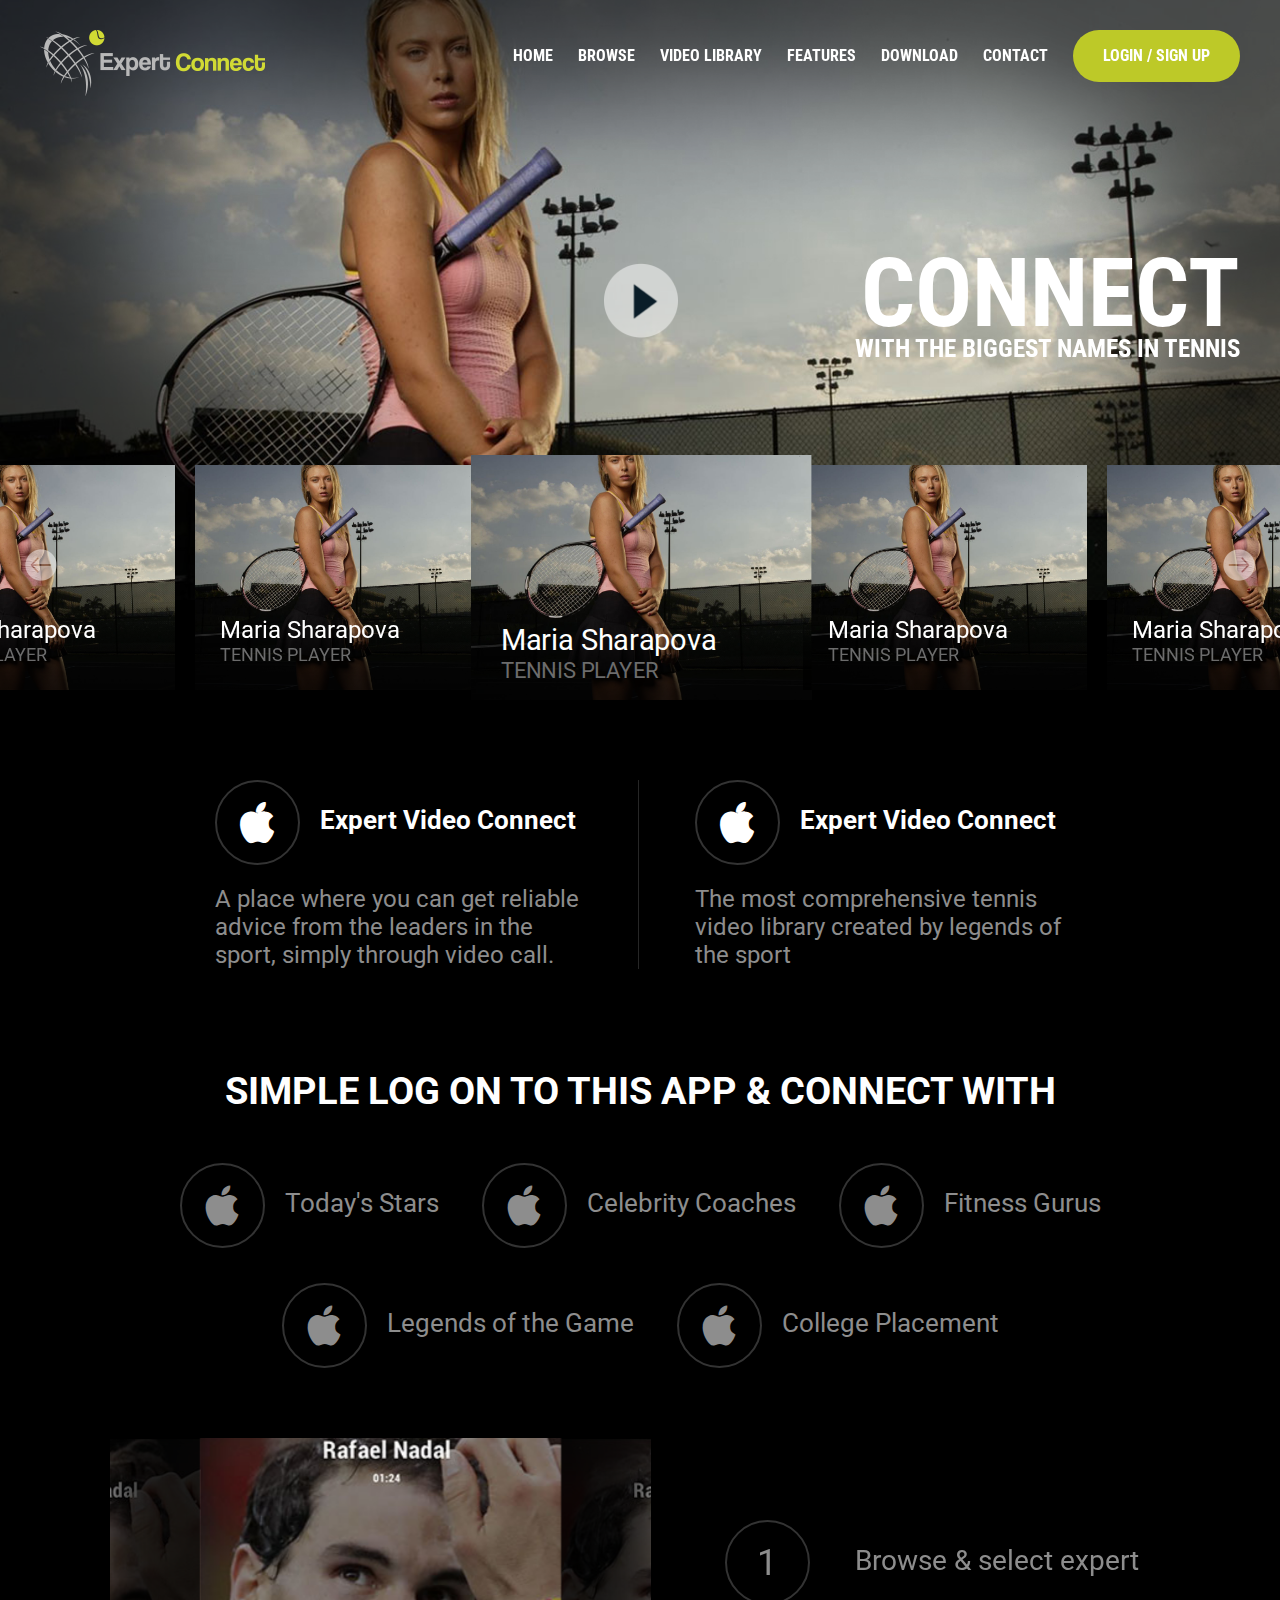
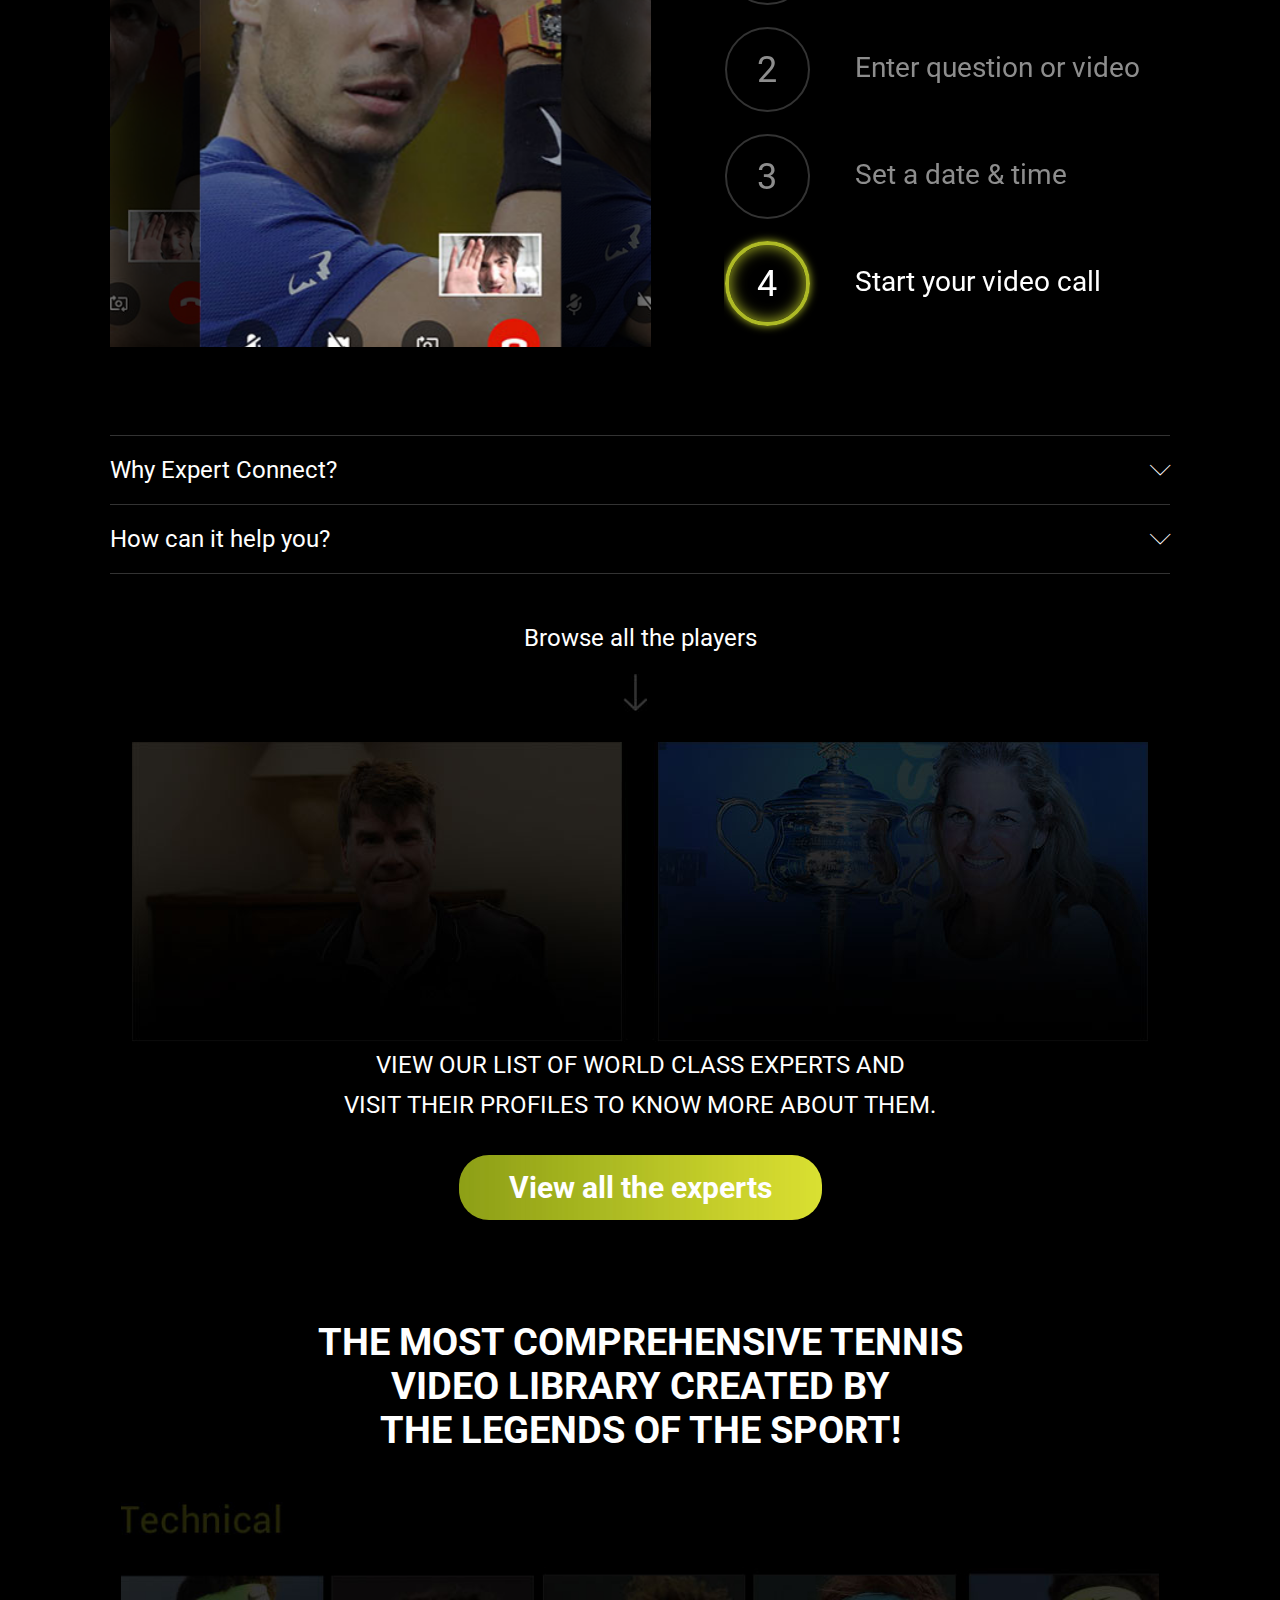
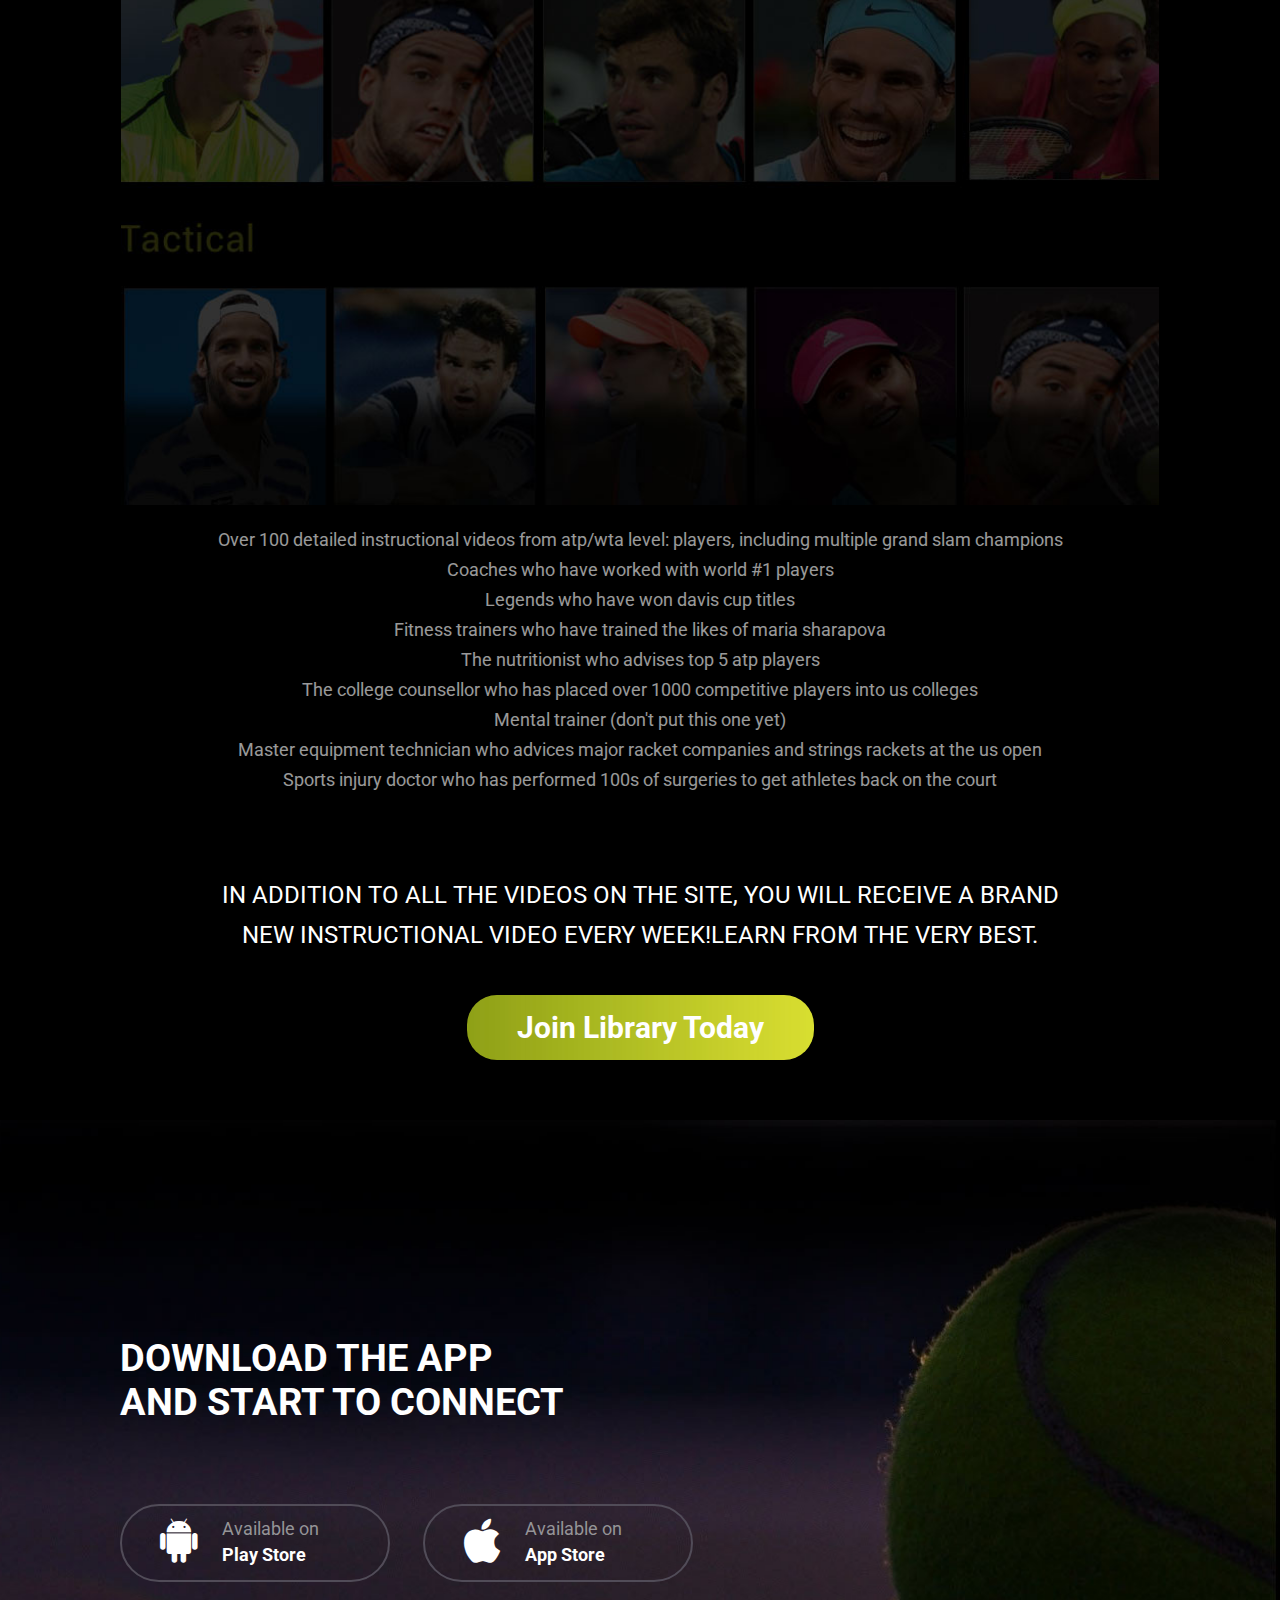
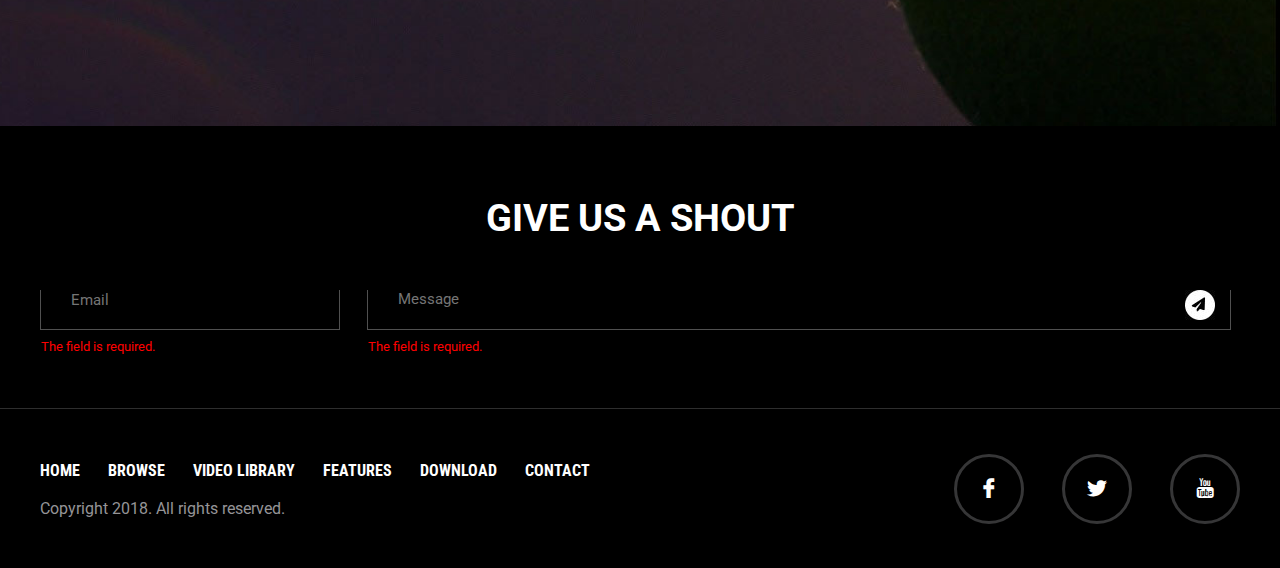
==== commit 3f82a50a: "changes done new home page" ====
--- a/index.html
+++ b/index.html
@@ -130,143 +130,89 @@
 	<div class="wrapper">
 		<div class="content">
 			<div class="inner">
+				<div class="connect">
+					<div class="box-thumb brd-right">
+						<h3><span class="video-connect"></span>Expert Video Connect</h3>
+						<p>A place where you can get reliable advice from the leaders in the sport, simply through video call.</p>
+					</div>
+					<div class="box-thumb">
+						<h3><span class="video-library"></span>Expert Video Connect</h3>
+						<p>The most comprehensive tennis video library created by legends of the sport</p>
+					</div>
+				</div>
 				<div class="about">
-					<div class="title">What is Expert Connect?</div>
-					<p>The experts present on this platform undoubtedly hold the highest standings in the sport. Previously, you might have watched them on TV or read about them on the internet, but now you have the unique opportunity to interact with them face to face on your very own mobile device.</p>
-					<p>At Expert Connect, we believe that when it comes to getting the highest level of instruction and advice, distance and accessibility should no longer limit you in your quest.</p>
-					<p>So, get ready to get inspired by the instructor of your dreams and connect with them from the comfort of your home. Only on Expert Connect!</p>
+					<div class="title">Simple log on to this app & connect with</div>
+					<div class="simple-log">
+						<ul class="simple-log-nav">
+							<li><span class="today-icon"></span>Today's Stars</li>
+							<li><span class="coaches-icon"></span>Celebrity Coaches</li>
+							<li><span class="fitness-icon"></span>Fitness Gurus</li>
+							<li><span class="legend-icon"></span>Legends of the Game</li>
+							<li><span class="college-icon"></span>College Placement</li>
+						</ul>
+					</div>
+					<div class="steps easy">
+						<div class="steps-left">
+							<ul class="step-slider">
+								<li><img src="images/s1.jpg" alt=""></li>
+								<li><img src="images/s1.jpg" alt=""></li>
+								<li><img src="images/s1.jpg" alt=""></li>
+								<li><img src="images/s1.jpg" alt=""></li>
+							</ul>
+						</div>
+						<div class="steps-right">
+							<ul class="step-nav">
+								<li><span>1</span>Browse & select expert</li>
+								<li><span>2</span>Enter question or video</li>
+								<li><span>3</span>Set a date & time</li>
+								<li><span>4</span>Start your video call</li>
+							</ul>
+						</div>
+					</div>
+				</div>
+				<div class="accordian">
+					<div class="accord-div">
+						<div class="accord-btn">Why Expert Connect?</div>
+						<div class="expand_content expand-collapse-content">
+						  <p>Lorem ipsum dolor sit amet, consectetur adipisicing elit, sed do eiusmod tempor incididunt ut labore et dolore magna aliqua. Ut enim ad minim veniam, quis nostrud exercitation ullamco laboris nisi ut aliquip ex ea commodo consequat.</p>
+						</div>
+					</div>
+					<div class="accord-div">
+						<div class="accord-btn">How can it help you?</div>
+						<div class="expand_content expand-collapse-content">
+						  <p>Once you choose and book the expert of your dreams on our app (from our wide range of industry leaders), you get to post your questions and/or action videos for their review before your one-on-one session. This helps you get precise, valuable tips, saving you time and getting you exactly the information you are looking for (you can choose your questions from a wide range of topics listed below)</p>
+						</div>
+					</div>
 				</div>
 				<div class="browse" id="browse">
 					<strong>Browse all the players</strong>
-					<div class="img-div">
-						<a href="">
-							<img src="images/tim.jpg" alt="Tim Mayotte">
-	    				<strong>Tim Mayotte<span>Tennis Player</span></strong>
-						</a>
-					</div>
-					<div class="img-div">
-						<a href="">
-							<img src="images/arantxa.jpg" alt="Arantxa Sánchez">
-	    				<strong>Arantxa Sánchez<span>Tennis Player</span></strong>
-						</a>
-					</div>
-					<div class="img-div">
-						<a href="">
-							<img src="images/nadia.jpg" alt="Nadia Petrova">
-	    				<strong>Nadia Petrova<span>Tennis Player</span></strong>
-						</a>
-					</div>
-					<div class="img-div">
-						<a href="">
-							<img src="images/emilio.jpg" alt="Emilio Sanchez">
-	    				<strong>Emilio Sanchez<span>Tennis Player</span></strong>
-						</a>
-					</div>
-					<div class="img-div">
-						<a href="">
-							<img src="images/julian.jpg" alt="Julian Alonso">
-	    				<strong>Julian Alonso<span>Tennis Player</span></strong>
-						</a>
-					</div>
-					<div class="img-div">
-						<a href="">
-							<img src="images/brian.jpg" alt="Brian Gottfried">
-	    				<strong>Brian Gottfried<span>Tennis Player</span></strong>
-						</a>
-					</div>
-					<div class="img-div">
-						<a href="">
-							<img src="images/rick.jpg" alt="Rick Meyer">
-	    				<strong>Rick Meyer<span>Tennis Player</span></strong>
-						</a>
-					</div>
-					<div class="img-div">
-						<a href="">
-							<img src="images/mark.jpg" alt="Mark Wellington">
-	    				<strong>Mark Wellington<span>Fitness Guru</span></strong>
-						</a>
-					</div>
-					<div class="img-div">
-						<a href="">
-							<img src="images/cesar.jpg" alt="Cesar">
-	    				<strong>Cesar<span>Celebrity Coach</span></strong>
-						</a>
-					</div>
-					<div class="img-div">
-						<a href="">
-							<img src="images/gerald.jpg" alt="Gerald">
-	    				<strong>Gerald<span>Equipment Expert</span></strong>
-						</a>
+					<div class="expert">
+						<img src="images/expert-bg.jpg" alt="">
+						<strong>view our list of world class experts and<br>
+						visit their profiles to know more about them.</strong>
+						<a href="">View all the experts</a>
 					</div>
 				</div>
 				<div class="video-liabrary">
-					<strong>Get Unlimited Access to Videos Today with Us. <span>Learn more</span></strong>
+					<div class="title">the most comprehensive tennis <br> 
+					video library created by<br> 
+					the legends of the sport! </div>
 					<div id="video" class="video-data">
 						<div class="video-desk">
-							<h3>Technical</h3>
-							<img src="images/technical.jpg" alt="">
-							<h3>Tactical</h3>
-							<img src="images/tactical.jpg" alt="">
-						</div>
-						<div class="overlay-div">
-							<div class="overlay-data">
-								<img class="mob-video-img" src="images/mob-video-img.jpg" alt="">
-								<div class="title">Video library</div>
-								<a href="">Watch all the videos</a>
-							</div>
-						</div>
-					</div>
-				</div>
-				<div class="help">
-					<div class="title">How can it help you?</div>
-					<p>Once you choose and book the expert of your dreams on our app (from our wide range of industry leaders), you get to post your questions and/or action videos for their review before your one-on-one session. This helps you get precise, valuable tips, saving you time and getting you exactly the information you are looking for (you can choose your questions from a wide range of topics listed below)</p>
-					<p>Inspiration, instruction and opportunities await you at Expert Connect.</p>
-				</div>
-				<div class="features">
-					<div class="title">Features</div>
-					<div class="steps">
-						<div class="steps-left">
-							<ul class="features-slider">
-								<li><img src="images/step1.jpg" alt=""></li>
-								<li><img src="images/step2.jpg" alt=""></li>
-								<li><img src="images/step3.jpg" alt=""></li>
-								<li><img src="images/step4.jpg" alt=""></li>
-								<li><img src="images/step5.jpg" alt=""></li>
-								<li><img src="images/step1.jpg" alt=""></li>
-								<li><img src="images/step2.jpg" alt=""></li>
-							</ul>
-						</div>
-						<div class="steps-right">
-							<ul class="features-nav">
-								<li><span>1</span>Today's Stars</li>
-								<li><span>2</span>Celebrity Coaches</li>
-								<li><span>3</span>Legends of the Game</li>
-								<li><span>4</span>Fitness Gurus</li>
-								<li><span>5</span>College Placement</li>
-								<li><span>6</span>Video Library</li>
-								<li><span>7</span>Manage Appoitment</li>
-							</ul>
-						</div>
-					</div>
-					<div class="title">Convenient and easy to use</div>
-					<div class="steps easy">
-						<div class="steps-left">
-							<ul class="step-nav">
-								<li><span>1</span>Simply browse</li>
-								<li><span>2</span>Select expert</li>
-								<li><span>3</span>Enter question or video</li>
-								<li><span>4</span>Choose a date & time</li>
-								<li><span>5</span>Start your video call</li>
-							</ul>
-						</div>
-						<div class="steps-right">
-							<ul class="step-slider">
-								<li><img src="images/step1.jpg" alt=""></li>
-								<li><img src="images/step2.jpg" alt=""></li>
-								<li><img src="images/step3.jpg" alt=""></li>
-								<li><img src="images/step4.jpg" alt=""></li>
-								<li><img src="images/step5.jpg" alt=""></li>
-							</ul>
+							<img src="images/video-lib-bg.jpg" alt="">
+							<p>Over 100 detailed instructional videos from atp/wta level: players, including multiple grand slam champions<br> 
+							Coaches who have worked with world #1 players<br> 
+							Legends who have won davis cup titles<br> 
+							Fitness trainers who have trained the likes of maria sharapova<br> 
+							The nutritionist who advises top 5 atp players<br> 
+							The college counsellor who has placed over 1000 competitive players into us colleges<br> 
+							Mental trainer (don't put this one yet)<br> 
+							Master equipment technician who advices major racket companies and strings rackets at the us open<br> 
+							Sports injury doctor who has performed 100s of surgeries to get athletes back on the court
+							</p>
+							<strong>IN ADDITION TO ALL THE VIDEOS ON THE SITE, YOU WILL RECEIVE A BRAND<br>
+							NEW INSTRUCTIONAL VIDEO EVERY WEEK!LEARN FROM THE VERY BEST.</strong>
+							<a href="">Join Library Today</a>
 						</div>
 					</div>
 				</div>
@@ -275,7 +221,7 @@
 		<div class="download">
 			<div class="content">
 				<div class="download-data" id="download">
-					<div class="title">DOwnload the app<br>
+					<div class="title">Download the app<br>
 					and start to connect</div>
 					<a class="dwn-android" href="" target="_blank"><h3><span>Available on</span>Play Store</h3></a>
 					<a class="dwn-apple" href="" target="_blank"><h3><span>Available on</span>App Store</h3></a>
@@ -327,8 +273,8 @@
 	<script src="js/jquery.simplePopup.js" type="text/javascript"></script>
 	<script src="js/custom.js" type="text/javascript"></script>
 	<script>
-	$(document).ready(function(){
-		$('.step-slider, .step-nav').slick('slickGoTo', 5);
-	});
+		$(document).ready(function(){
+			$('.step-slider, .step-nav').slick('slickGoTo', 3);
+		});
 	</script>
 </html>
--- a/css/style.css
+++ b/css/style.css
@@ -288,7 +288,7 @@
 .title{
 	display: block;
 	font-weight: 700;
-	font-size: 44px;
+	font-size: 38px;
 	color: #fff;
 	text-align: center;
 	text-transform: uppercase;
@@ -407,7 +407,6 @@
 	position: relative;
 }
 .overlay-div{
-	position: absolute;
 	top: 0;
 	left: 0;
 	width: 100%;
@@ -442,23 +441,28 @@
 	padding: 35px 0;
 }
 .steps-left{
-	width: 57%;
+	width: 51%;
+	display: inline-block;
+	color: #fff;
+	overflow: hidden;
+}
+.steps-right{
+	width: 48%;
 	display: inline-block;
 	color: #fff;
 	vertical-align: baseline;
 }
-.steps-right{
-	width: 42%;
-	display: inline-block;
-	color: #fff;
-}
-.step-nav, .features-nav{
+.step-nav, .features-nav, .simple-log-nav{
 	color: #8d8d8d;
 }
 .step-nav{
-	bottom: 35px;
-}
-.step-nav span, .features-nav span{
+	bottom: 0;
+	left: 70px;
+}
+.step-nav .slick-list{
+	height: auto !important;
+}
+.step-nav span, .features-nav span, .simple-log-nav span, .box-thumb h3 span{
 	font-size: 36px;
 	width: 85px;
 	height: 85px;
@@ -477,17 +481,17 @@
 	font-size: 28px;
 	cursor: pointer;
 }
-.step-nav li:hover, .step-nav .slick-current, .features-nav li:hover, .features-nav .slick-current{
+.step-nav li:hover, .step-nav .slick-current, .features-nav li:hover, .features-nav .slick-current, .simple-log-nav li:hover{
 	color: #fff;
 }
 .step-nav li:hover span, .step-nav .slick-current span{
 	line-height: 78px;
 	border: 4px solid #aeba25;
-  box-shadow: 0 0 20px #aeba25, inset 0 0 20px #aeba25;
-  -webkit-box-shadow: 0 0 20px #aeba25, inset 0 0 20px #aeba25;
-  -ms-box-shadow: 0 0 20px #aeba25, inset 0 0 20px #aeba25;
-  -moz-box-shadow: 0 0 20px #aeba25, inset 0 0 20px #aeba25;
-  -o-box-shadow: 0 0 20px #aeba25, inset 0 0 20px #aeba25;
+  box-shadow: 0 0 8px #aeba25, inset 0 0 15px #aeba25;
+  -webkit-box-shadow: 0 0 8px #aeba25, inset 0 0 15px #aeba25;
+  -ms-box-shadow: 0 0 8px #aeba25, inset 0 0 15px #aeba25;
+  -moz-box-shadow: 0 0 8px #aeba25, inset 0 0 15px #aeba25;
+  -o-box-shadow: 0 0 8px #aeba25, inset 0 0 15px #aeba25;
 }
 .download{
 	width: 100%;
@@ -757,13 +761,16 @@
 }
 .signup{
 	width: 100%;
-	display: flex;
-	min-height: 100vh;
+	display: block;
+	text-align: center;
+	margin-top: 120px;
 }
 .signup-left{
-	width: 35%;
+	width: 70%;
 	background: #fff;
 	padding: 25px 30px;
+	display: inline-block;
+	min-height: 80vh;
 }
 .signup-right{
 	width: 65%;
@@ -874,11 +881,12 @@
 	outline: none;
 	border: 1px solid #ccc;
 }
-.fullName input{
+.fullName .firstname, .fullName .lastname{
 	width: 48%;
 	display: inline-block;
-}
-.fullName input.firstname{
+	position: relative;
+}
+.fullName .firstname{
 	margin: 0 4% 0 0;
 	float: left;
 }
@@ -989,4 +997,165 @@
 }
 .forgot-link{
 	text-align: right;
+}
+.accordian{
+	width: 100%;
+	display: block;
+	padding: 50px 0 0;
+	color: #fff;
+}
+.accord-div{
+	border-top: 1px solid #333;
+	border-bottom: 1px solid #333;
+}
+.accord-div + .accord-div{
+	border-top: none;
+}
+.accord-btn {
+  width: 100%;
+  font-size: 24px;
+  cursor: pointer;
+  padding: 20px 0;
+  padding-right: 50px;
+  position: relative;
+}
+.accord-btn:after {
+  content: "\e907";
+  font-size: 0.85em;
+  font-family: icomoon;
+  position: absolute;
+  right: 0;
+  margin: 4px 0 0;
+}
+
+.active:after {
+	transform: rotate(180deg);
+	-moz-transform: rotate(180deg);
+	-webkit-transform: rotate(180deg);
+	-o-transform: rotate(180deg);
+	-ms-transform: rotate(180deg);
+}
+.expand_content {
+  width: 100%;
+  display: none;
+}
+.expand_content p{
+	text-align: left;
+	line-height: 30px;
+	padding: 10px 0 30px;
+}
+.simple-log-nav{
+	text-align: center;
+}
+.simple-log-nav li{
+  margin: 0 20px 35px;
+  font-size: 26px;
+	display: inline-block;
+	cursor: pointer;
+}
+.simple-log-nav span{
+	margin: 0 20px 0 0;
+	display: inline-block;
+}
+.simple-log-nav span:after, .box-thumb h3 span:after{
+	content: "\e904";
+	font-family: 'icomoon';
+  font-size: 40px;
+}
+.simple-log-nav span.coaches-icon:after{
+	content: "\e904";
+}
+.simple-log-nav span.fitness-icon:after{
+	content: "\e904";
+}
+.simple-log-nav span.legend-icon:after{
+	content: "\e904";
+}
+.simple-log-nav span.college-icon:after{
+	content: "\e904";
+}
+.expert{
+	text-align: center;
+}
+
+.expert strong, .video-desk strong{
+  display: block;
+  clear: both;
+  color: #fff;
+  text-align: center;
+  font-weight: normal;
+  font-size: 24px;
+  padding: 0;
+  margin: 0 0 30px;
+  text-transform: uppercase;
+  line-height: 40px;
+}
+.expert a, .video-desk a{
+	font-size: 30px;
+	color: #fff;
+	font-weight: 700;
+	background: url(../images/video-btn.jpg) center top repeat-y;
+	border-radius: 30px;
+	padding: 15px 50px;
+	display: inline-block;
+}
+.video-desk p{
+	opacity: 0.6;
+	font-size: 18px;
+	color: #fff;
+	line-height: 30px;
+}
+.video-desk strong{
+	margin: 60px 0 40px;
+}
+.video-desk{
+	text-align: center;
+}
+.video-desk a{
+	margin: 0 0 60px;
+}
+.step-slider img{
+	width: 100%;
+}
+.step-slider .slick-list{
+	padding: 0 120px !important;
+}
+.step-slider .slick-center{
+	box-shadow: 0px 0px 48px 84px rgba(0,0,0,0.8)
+}
+.connect{
+	display: block;
+	width: 100%;
+	text-align: center;
+	margin: 80px 0 100px;
+}
+.connect .box-thumb{
+	width: 45%;
+	display: inline-block;
+	text-align: left;
+	padding: 0 5%;
+	box-sizing: border-box;
+}
+.box-thumb p{
+	font-size: 24px;
+	text-align: left;
+	padding: 0;
+}
+.box-thumb h3{
+	margin: 0 0 20px;
+  font-size: 26px;
+  display: inline-block;
+  color: #fff;
+}
+.box-thumb h3 span{
+	margin: 0 20px 0 0;
+}
+.box-thumb h3 span.video-connect:after{
+  content: "\e904";
+}
+.box-thumb h3 span.video-library:after{
+  content: "\e904";
+}
+.brd-right{
+	border-right: 1px solid #262626;
 }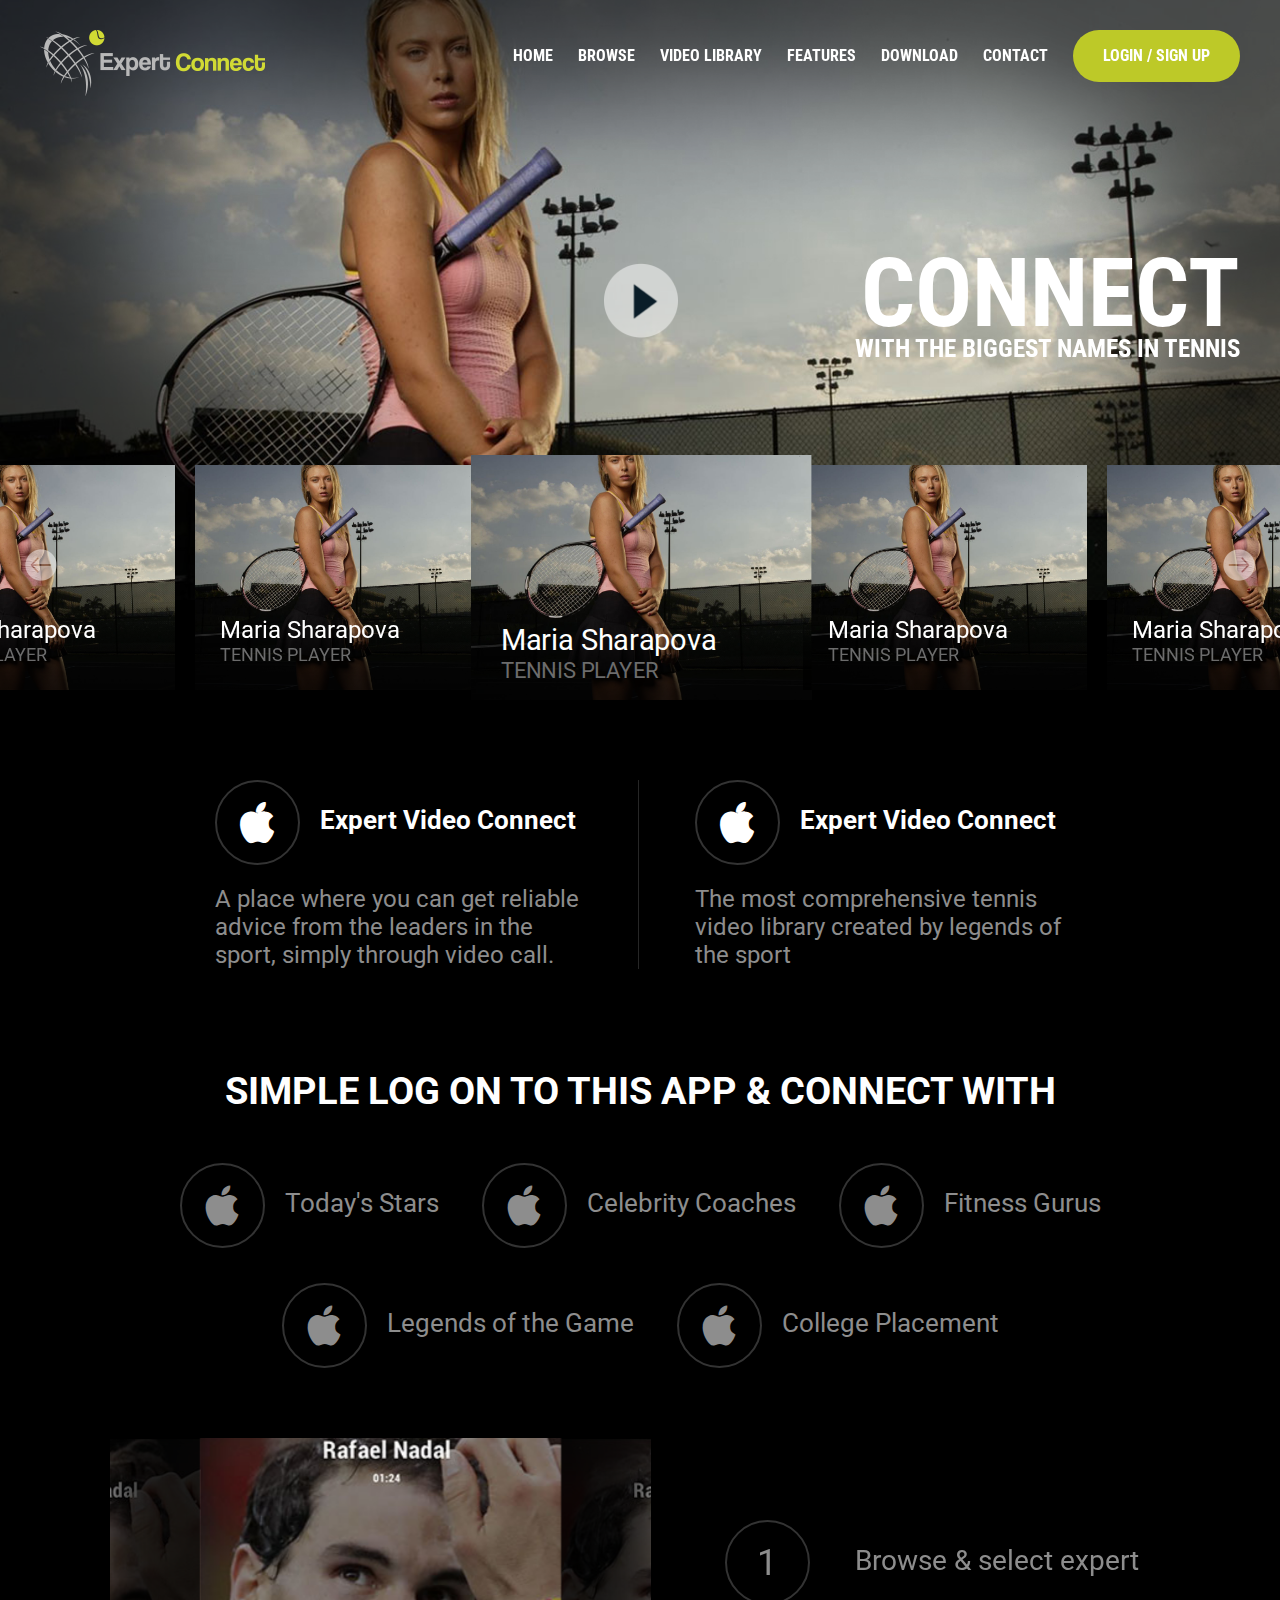
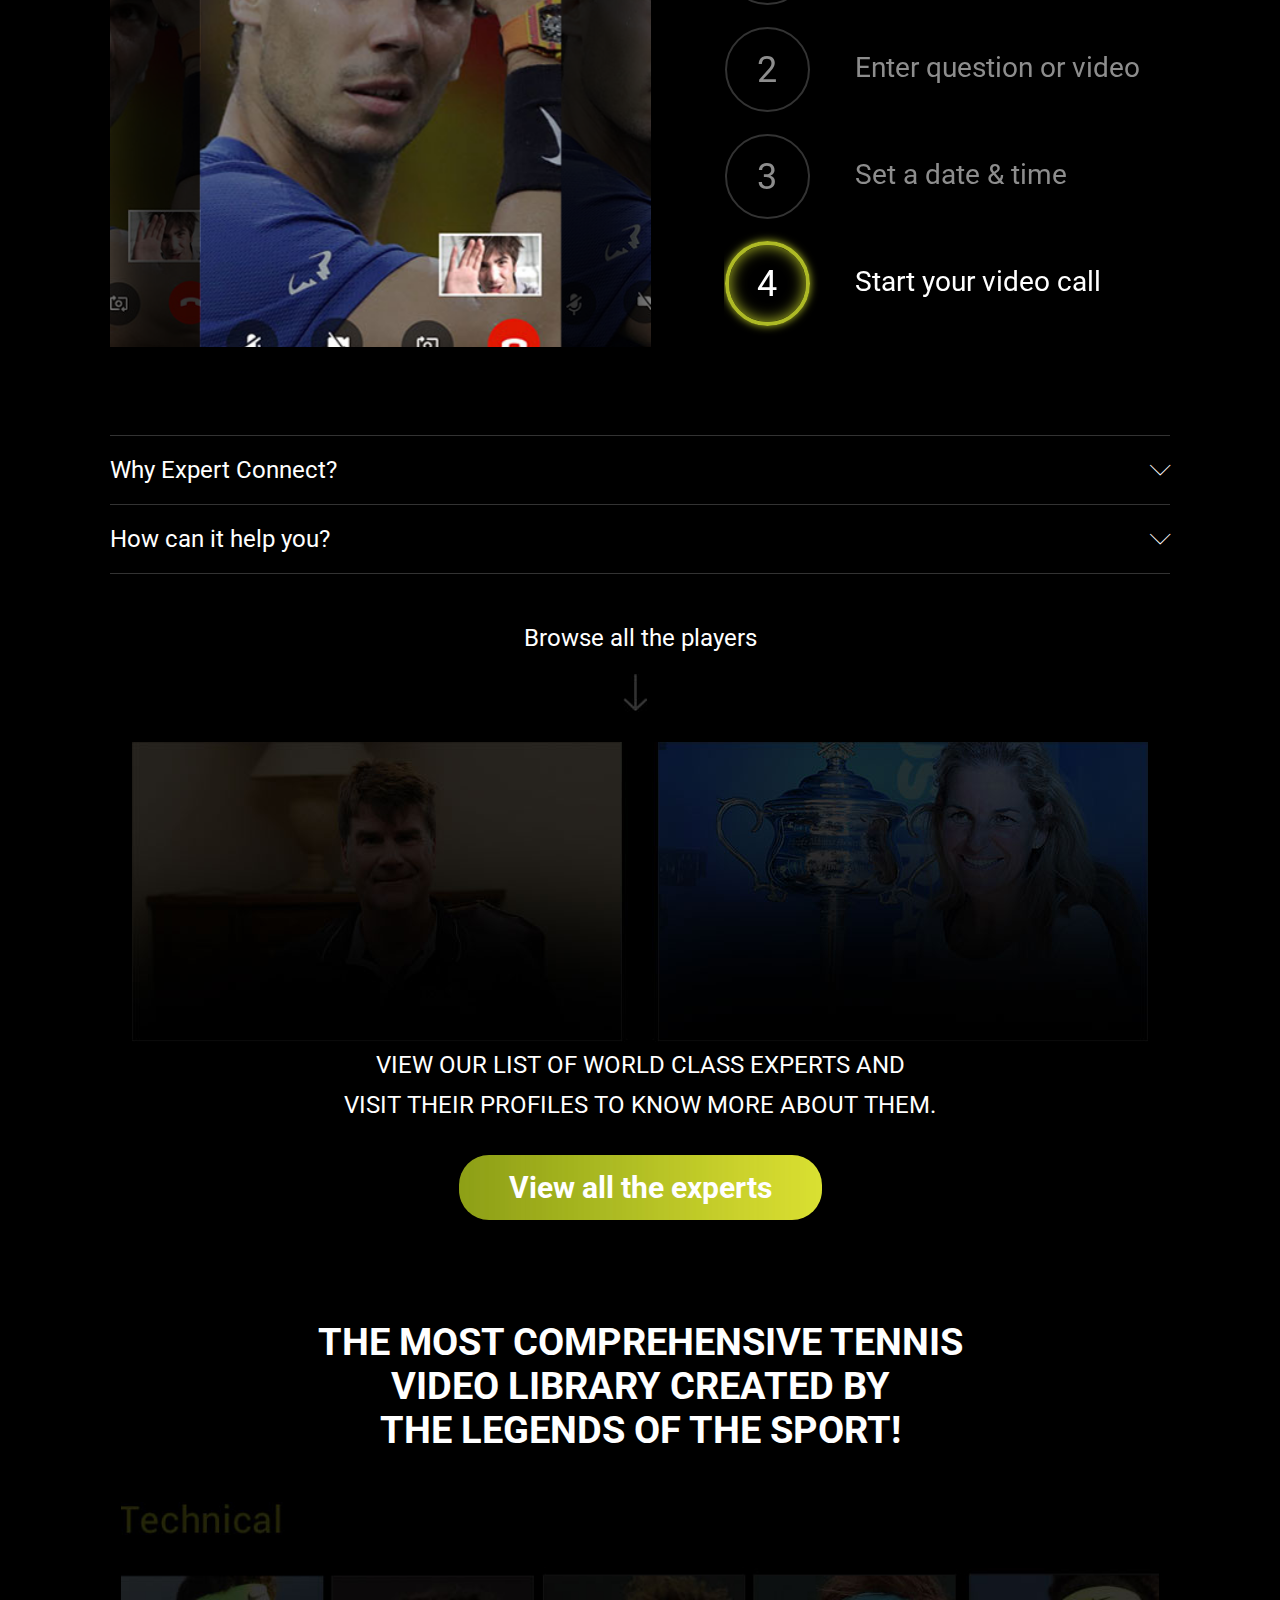
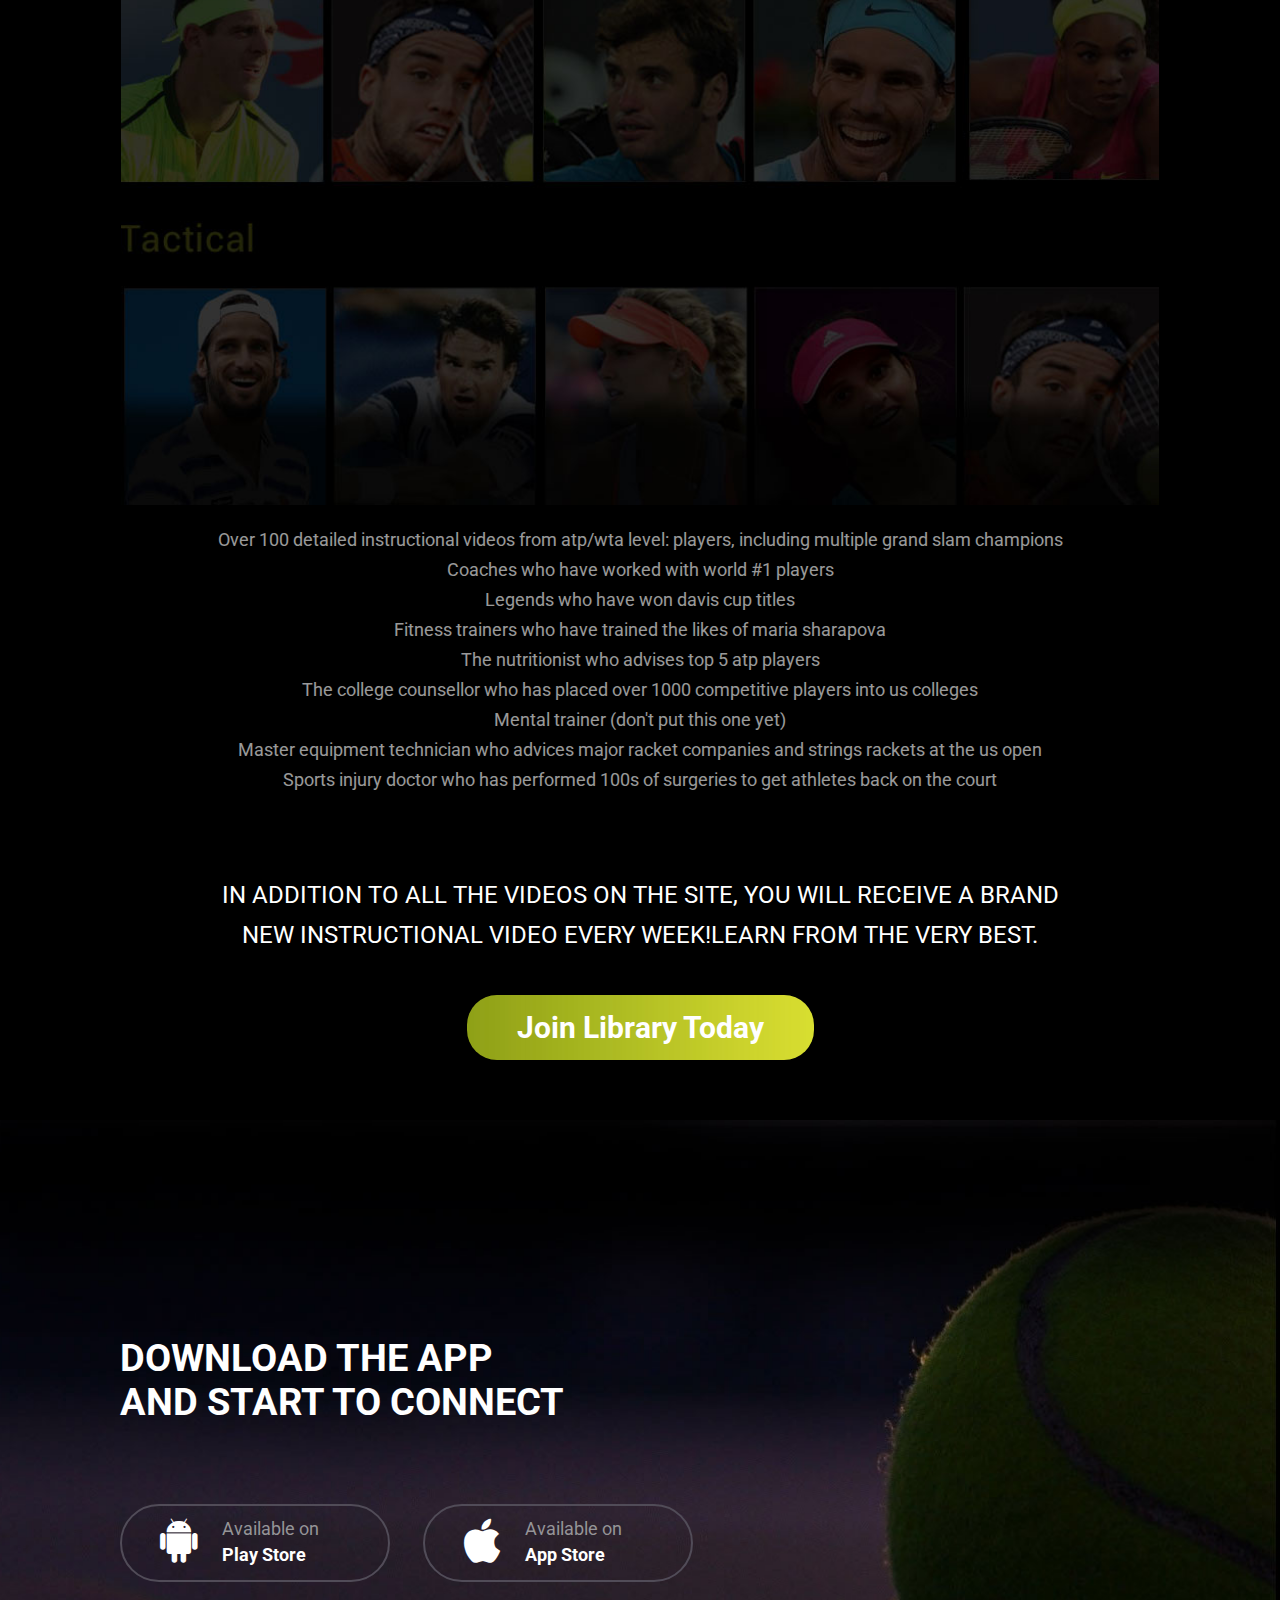
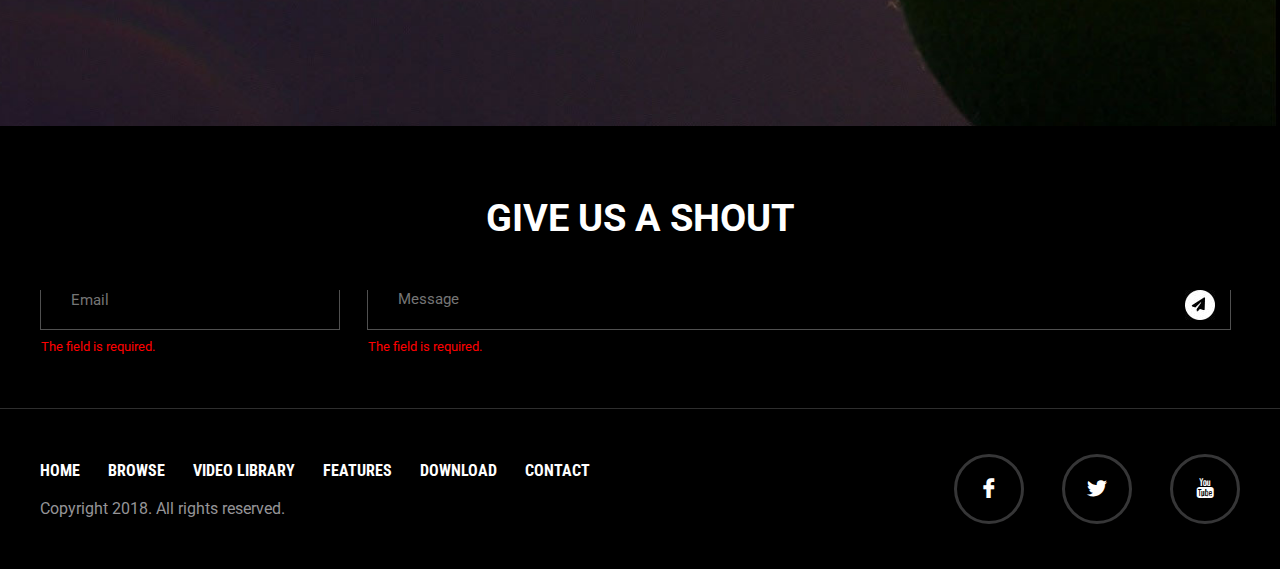
==== commit 52e9e348: "images rename to img in html files" ====
--- a/index.html
+++ b/index.html
@@ -4,20 +4,20 @@
 	<meta charset="UTF-8">
 	<title>Expert Connect</title>
 	<meta name="viewport" content="width=device-width, initial-scale=1" />
-	<link rel="icon" href="images/favicon.ico" type="image/x-icon" />
-	<link rel="shortcut icon" href="images/favicon.png" type="image/png" />
+	<link rel="icon" href="img/favicon.ico" type="image/x-icon" />
+	<link rel="shortcut icon" href="img/favicon.png" type="image/png" />
 	<link href="https://fonts.googleapis.com/css?family=Roboto+Condensed:400,700|Roboto:400,700" rel="stylesheet">
 	<link rel="stylesheet" href="css/slick.css" type="text/css" />
 	<link rel="stylesheet" href="css/jquery.popVideo.css" type="text/css" />
 	<link rel="stylesheet" href="css/style.css" type="text/css" />
 	<link rel="stylesheet" href="css/media-screen.css" type="text/css" />
 </head>
-<body>
+<body class="home">
 	<div class="top" id="home">
 		<header>
 			<div class="content">
 				<div class="logo">
-		      <a href=""><img src="images/logo.png" alt="Logo" /></a>
+		      <a href=""><img src="img/logo.png" alt="Logo" /></a>
 		    </div>
 		    <div class="mobIcon">
 		  		<span class="icon-bar"></span>
@@ -42,7 +42,7 @@
      		<video src="https://www.w3schools.com/html/movie.mp4" loop controls controlsList="nodownload"></video>
      	</div>
 	    <div class="banner-slider">
-	    	<div class="banner-slide" style="background-image: url(images/banner_1.jpg);">
+	    	<div class="banner-slide" style="background-image: url(img/banner_1.jpg);">
 	    		<div class="banner-content">
 	        	<div class="banner-text">
 	            <h2>Connect</h2>
@@ -51,7 +51,7 @@
 	       	</div>
 	       	<div class="video-banner" data-video="http://clips.vorwaerts-gmbh.de/VfE_html5.mp4"></div>
 	     	</div>
-	     	<div class="banner-slide" style="background-image: url(images/banner_1.jpg);">
+	     	<div class="banner-slide" style="background-image: url(img/banner_1.jpg);">
 	    		<div class="banner-content">
 	        	<div class="banner-text">
 	            <h2>Connect</h2>
@@ -60,31 +60,31 @@
 	       	</div>
 	       	<div class="video-banner" data-video="https://www.w3schools.com/html/movie.mp4"></div>
 	     	</div>
-	     	<div class="banner-slide" style="background-image: url(images/banner_1.jpg);">
-	    		<div class="banner-content">
-	        	<div class="banner-text">
-	            <h2>Connect</h2>
-	            <p>With the Biggest Names in Tennis</p>
-	         	</div>
-	       	</div>
-	     	</div>
-	     	<div class="banner-slide" style="background-image: url(images/banner_1.jpg);">
-	    		<div class="banner-content">
-	        	<div class="banner-text">
-	            <h2>Connect</h2>
-	            <p>With the Biggest Names in Tennis</p>
-	         	</div>
-	       	</div>
-	     	</div>
-	     	<div class="banner-slide" style="background-image: url(images/banner_1.jpg);">
-	    		<div class="banner-content">
-	        	<div class="banner-text">
-	            <h2>Connect</h2>
-	            <p>With the Biggest Names in Tennis</p>
-	         	</div>
-	       	</div>
-	     	</div>
-	     	<div class="banner-slide" style="background-image: url(images/banner_1.jpg);">
+	     	<div class="banner-slide" style="background-image: url(img/banner_1.jpg);">
+	    		<div class="banner-content">
+	        	<div class="banner-text">
+	            <h2>Connect</h2>
+	            <p>With the Biggest Names in Tennis</p>
+	         	</div>
+	       	</div>
+	     	</div>
+	     	<div class="banner-slide" style="background-image: url(img/banner_1.jpg);">
+	    		<div class="banner-content">
+	        	<div class="banner-text">
+	            <h2>Connect</h2>
+	            <p>With the Biggest Names in Tennis</p>
+	         	</div>
+	       	</div>
+	     	</div>
+	     	<div class="banner-slide" style="background-image: url(img/banner_1.jpg);">
+	    		<div class="banner-content">
+	        	<div class="banner-text">
+	            <h2>Connect</h2>
+	            <p>With the Biggest Names in Tennis</p>
+	         	</div>
+	       	</div>
+	     	</div>
+	     	<div class="banner-slide" style="background-image: url(img/banner_1.jpg);">
 	    		<div class="banner-content">
 	        	<div class="banner-text">
 	            <h2>Connect</h2>
@@ -94,32 +94,32 @@
 	     	</div>
 	    </div>
 	    <div class="banner-thumb">
-	    	<div class="thumb-slider" style="background-image: url(images/banner_1.jpg);">
-	    		<div class="thumb-content">
-	    			<strong>Maria Sharapova<span>Tennis Player</span></strong>
-	    		</div>
-	    	</div>
-	    	<div class="thumb-slider" style="background-image: url(images/banner_1.jpg);">
-	    		<div class="thumb-content">
-	    			<strong>Maria Sharapova<span>Tennis Player</span></strong>
-	    		</div>
-	    	</div>
-	    	<div class="thumb-slider" style="background-image: url(images/banner_1.jpg);">
-	    		<div class="thumb-content">
-	    			<strong>Maria Sharapova<span>Tennis Player</span></strong>
-	    		</div>
-	    	</div>
-	    	<div class="thumb-slider" style="background-image: url(images/banner_1.jpg);">
-	    		<div class="thumb-content">
-	    			<strong>Maria Sharapova<span>Tennis Player</span></strong>
-	    		</div>
-	    	</div>
-	    	<div class="thumb-slider" style="background-image: url(images/banner_1.jpg);">
-	    		<div class="thumb-content">
-	    			<strong>Maria Sharapova<span>Tennis Player</span></strong>
-	    		</div>
-	    	</div>
-	    	<div class="thumb-slider" style="background-image: url(images/banner_1.jpg);">
+	    	<div class="thumb-slider" style="background-image: url(img/banner_1.jpg);">
+	    		<div class="thumb-content">
+	    			<strong>Maria Sharapova<span>Tennis Player</span></strong>
+	    		</div>
+	    	</div>
+	    	<div class="thumb-slider" style="background-image: url(img/banner_1.jpg);">
+	    		<div class="thumb-content">
+	    			<strong>Maria Sharapova<span>Tennis Player</span></strong>
+	    		</div>
+	    	</div>
+	    	<div class="thumb-slider" style="background-image: url(img/banner_1.jpg);">
+	    		<div class="thumb-content">
+	    			<strong>Maria Sharapova<span>Tennis Player</span></strong>
+	    		</div>
+	    	</div>
+	    	<div class="thumb-slider" style="background-image: url(img/banner_1.jpg);">
+	    		<div class="thumb-content">
+	    			<strong>Maria Sharapova<span>Tennis Player</span></strong>
+	    		</div>
+	    	</div>
+	    	<div class="thumb-slider" style="background-image: url(img/banner_1.jpg);">
+	    		<div class="thumb-content">
+	    			<strong>Maria Sharapova<span>Tennis Player</span></strong>
+	    		</div>
+	    	</div>
+	    	<div class="thumb-slider" style="background-image: url(img/banner_1.jpg);">
 	    		<div class="thumb-content">
 	    			<strong>Maria Sharapova<span>Tennis Player</span></strong>
 	    		</div>
@@ -154,10 +154,10 @@
 					<div class="steps easy">
 						<div class="steps-left">
 							<ul class="step-slider">
-								<li><img src="images/s1.jpg" alt=""></li>
-								<li><img src="images/s1.jpg" alt=""></li>
-								<li><img src="images/s1.jpg" alt=""></li>
-								<li><img src="images/s1.jpg" alt=""></li>
+								<li><img src="img/s1.jpg" alt=""></li>
+								<li><img src="img/s1.jpg" alt=""></li>
+								<li><img src="img/s1.jpg" alt=""></li>
+								<li><img src="img/s1.jpg" alt=""></li>
 							</ul>
 						</div>
 						<div class="steps-right">
@@ -187,7 +187,7 @@
 				<div class="browse" id="browse">
 					<strong>Browse all the players</strong>
 					<div class="expert">
-						<img src="images/expert-bg.jpg" alt="">
+						<img src="img/expert-bg.jpg" alt="">
 						<strong>view our list of world class experts and<br>
 						visit their profiles to know more about them.</strong>
 						<a href="">View all the experts</a>
@@ -199,7 +199,7 @@
 					the legends of the sport! </div>
 					<div id="video" class="video-data">
 						<div class="video-desk">
-							<img src="images/video-lib-bg.jpg" alt="">
+							<img src="img/video-lib-bg.jpg" alt="">
 							<p>Over 100 detailed instructional videos from atp/wta level: players, including multiple grand slam champions<br> 
 							Coaches who have worked with world #1 players<br> 
 							Legends who have won davis cup titles<br> 
--- a/css/style.css
+++ b/css/style.css
@@ -131,7 +131,7 @@
 }
 .banner-content:before{
 	content: "";
-	background-image: url(../images/banner-bg.png);
+	background-image: url(../img/banner-bg.png);
 	background-position: left top;
 	background-size: cover;
 	background-repeat: no-repeat;
@@ -227,7 +227,7 @@
 	font-size: 24px;
 	font-weight: normal;
 	width: 100%;
-	background: url(../images/thumb-bg.png) left bottom repeat-x;
+	background: url(../img/thumb-bg.png) left bottom repeat-x;
 }
 .thumb-content strong span{
 	display: block;
@@ -253,7 +253,7 @@
 	margin: 10px;
 	transition: all 300ms ease;
 }
-.banner-thumb .slick-arrow{
+.banner-thumb .slick-arrow, .videolib-slider .slick-arrow{
 	position: absolute;
 	top: 45%;
 	left: 25px;
@@ -261,7 +261,7 @@
 	width: 32px;
 	height: 32px;
 	margin: -16px 0 0;
-	background: url(../images/arw.png) left top no-repeat;
+	background: url(../img/arw.png) left top no-repeat;
 	background-size: cover;
 	overflow: hidden;
   text-indent: 1000px;
@@ -273,7 +273,7 @@
   -o-transition: opacity 0.5s;
   -ms-transition: opacity 0.5s;
 }
-.banner-thumb .slick-next{
+.banner-thumb .slick-next, .videolib-slider .slick-next{
 	left: inherit;
 	right: 25px;
   transform: rotate(180deg);
@@ -282,7 +282,7 @@
   -o-transform: rotate(180deg);
   -ms-transform: rotate(180deg);
 }
-.banner-thumb .slick-arrow:hover{
+.banner-thumb .slick-arrow:hover, .videolib-slider .slick-arrow:hover{
 	opacity: 0.8;
 }
 .title{
@@ -327,7 +327,7 @@
 	display: inline-block;
 	width: 25px;
 	height: 38px;
-	background: url(../images/arrow.jpg) left top no-repeat;
+	background: url(../img/arrow.jpg) left top no-repeat;
 	position: absolute;
 	bottom: 0;
   left: 50%;
@@ -366,7 +366,7 @@
 	font-size: 30px;
 	font-weight: normal;
 	width: 100%;
-	background: url(../images/browse-bg.png) left bottom repeat-x;
+	background: url(../img/browse-bg.png) left bottom repeat-x;
 	transition: 0.3s ease all;
 	-webkit-transition: 0.3s ease all;
 	-moz-transition: 0.3s ease all;
@@ -426,7 +426,7 @@
 	font-size: 30px;
 	color: #fff;
 	font-weight: 700;
-	background: url(../images/video-btn.jpg) center top repeat-y;
+	background: url(../img/video-btn.jpg) center top repeat-y;
 	border-radius: 30px;
 	padding: 15px 50px;
 }
@@ -496,7 +496,7 @@
 .download{
 	width: 100%;
 	display: block;
-	background: url(../images/dwnld-bg.jpg) right top no-repeat;
+	background: url(../img/dwnld-bg.jpg) right top no-repeat;
 	background-size: cover;
 }
 .download-data{
@@ -607,7 +607,7 @@
 	top: 0;
 	width: 60px;
 	height: 40px;
-	background: url(../images/submit-btn.jpg) center top no-repeat;
+	background: url(../img/submit-btn.jpg) center top no-repeat;
 	border: none;
 	cursor: pointer;
 }
@@ -623,6 +623,7 @@
 	display: block;
 	border-top: 1px solid #2e2e2e;
 	padding: 45px 0;
+	float: left;
 }
 .foot-left{
 	width: 65%;
@@ -700,14 +701,14 @@
 .slick-active .video-banner{
 	display: inline-block;
 } 
-.video-banner{
+.video-banner, .video-lib-detail{
 	width: 75px;
 	height: 75px;
 	position: absolute;
 	top: 50%;
 	left: 50%;
 	margin: -37.5px 0 0 -37.5px;
-	background: url(../images/play-btn.png) left top no-repeat;
+	background: url(../img/play-btn.png) left top no-repeat;
 	background-size: cover;
 	display: none;
 	cursor: pointer;
@@ -723,9 +724,11 @@
   color: #fff;    
   width: 90%;       
   box-sizing:border-box;
-  z-index: 4;
+  z-index: 999;
   height: 100%;
-  top: 0 !important;
+}
+.home .video-pop{
+	top: 0 !important;
 }
 .video-pop video{
 	width: 100%;
@@ -739,7 +742,7 @@
   width: 100%;    
   top: 0;   
   left: 0;    
-  z-index: 3;   
+  z-index: 999;   
 }   
 .simplePopupClose {   
   position: absolute;   
@@ -774,7 +777,7 @@
 }
 .signup-right{
 	width: 65%;
-	background-image: url(../images/signup-img.jpg);
+	background-image: url(../img/signup-img.jpg);
 	background-repeat: no-repeat;
 	background-size: cover;
 	background-position: center top;
@@ -1094,7 +1097,7 @@
 	font-size: 30px;
 	color: #fff;
 	font-weight: 700;
-	background: url(../images/video-btn.jpg) center top repeat-y;
+	background: url(../img/video-btn.jpg) center top repeat-y;
 	border-radius: 30px;
 	padding: 15px 50px;
 	display: inline-block;
@@ -1158,4 +1161,49 @@
 }
 .brd-right{
 	border-right: 1px solid #262626;
+}
+.my-account{
+	position: relative;
+}
+.my-account span{
+	cursor: pointer;
+}
+.my-account ul{
+	display: none;
+	position: absolute;
+  width: 100%;
+  margin: 10px 0 0;
+  z-index: 1;
+  top: 0;
+  padding: 58px 0 0;
+}
+.my-account ul li{
+	width: 100%;
+  padding: 0;
+  line-height: normal;
+  float: none;
+  border: 1px solid #fff;
+  background: rgba(0, 0, 0, 0.18);
+}
+.my-account ul li + li{
+	border-top: 1px solid #fff;
+}
+.my-account ul li a{
+	margin: 0;
+	line-height: normal;
+	float: none;
+	width: 100%;
+	display: block;
+	padding: 12px;
+	font-weight: normal;
+	text-transform: inherit;
+}
+.my-account ul li a:after{
+	display: none;
+}
+.my-account span:hover + ul {
+	display: block;
+}
+.my-account ul:hover{
+	display: block;
 }--- a/css/media-screen.css
+++ b/css/media-screen.css
@@ -15,6 +15,20 @@
 		-webkit-transform: scale(1.2);
 		transform: scale(1.2);
 	}
+	.dashboard-banner h2{
+		font-size: 55px;
+	}
+	.dashboard-banner p{
+		font-size: 20px;
+		padding: 10px;
+		margin: 0;
+	}
+	.dashboard-bg{
+		padding: 50% 0 0;
+	}
+	.tab-div{
+		margin: -65px 0 0;
+	}
 }
 @media (max-width: 1250px){
 	.content{
@@ -38,6 +52,9 @@
 	.banner-thumb .slick-list {
 	  padding: 0 55px !important;
 	}
+	.video-cat-list li{
+		margin: 1% 0.5%;
+	}
 }
 @media (max-width: 1080px){
 	nav{
@@ -49,6 +66,9 @@
 	}
 	nav a:after{
 		margin-top: -8px;
+	}
+	.my-account{
+		top: -5px;
 	}
 	.steps-left{
 		width: 55%;
@@ -74,6 +94,102 @@
     height: 500px;
 	}
 }
+@media (max-width: 1024px) {
+	.tab-div{
+		margin: 30px 0 0;
+	}
+	.tab-div .title?{
+		margin-bottom: 30px;
+	}
+	.videolib-slider li.lib-active:before{
+		border-width: 3px;
+	}
+	.videolib-slider li.lib-active strong, .videolib-slider li:hover strong{
+		display: none;
+	}
+  ul.be-select-tab.tab-select {
+   	border: 1px solid #d0cdcd;
+   	border-radius: 5px;
+    padding: 0 10px;
+    overflow: inherit;
+    position: absolute;
+    top: 0;
+    right: 45px;
+    z-index: 9;
+    white-space: inherit;
+    width: 250px;
+    min-width: 170px;
+    padding-right: 20px;
+    background: rgba(0, 0, 0, 0.6);
+  }
+  ul.be-select-tab.tab-select li {
+    display: none;
+    font-size: 1.143em;
+    font-weight: 400;
+    margin: 0;
+    opacity: .8;
+    padding: 8px 0;
+    width: 100%;
+  }
+  ul.be-select-tab.tab-select li.active {
+    align-items: center;
+    background: none;
+    display: flex;
+    justify-content: space-between;
+  }
+  ul.be-select-tab.tab-select.active li.active a{
+  	color: #b4b72f;
+  }
+  ul.be-select-tab.tab-select li a {
+    border: none;
+    opacity: 1;
+    padding: 0;
+    width: 100%;
+    position: relative;
+    font-weight: 400;
+    color: #d0cdcd;
+    text-transform: inherit;
+  }
+  ul.be-select-tab.tab-select li a.active {
+    border: none;
+    position: relative;
+  }
+  ul.be-select-tab.tab-select:after {
+    content: "\e907";
+    font-size: 0.9em;
+    font-family: icomoon;
+    color: #b4b72f;
+    font-weight: 700;
+    position: absolute;
+    position: absolute;
+    right: 10px;
+    top: 14px;
+  }
+
+  ul.be-select-tab.active li {
+    display: block;
+    text-align: left;
+  }
+  .tab-data .clickme a.active, .tab-data .clickme a:hover, .tab-data .clickme.active a, .tab-data .clickme.active a:hover {
+    color: #fff;
+    border: none;
+    text-align: left;
+  }
+  ul.be-select-tab.active li a.active:after {
+    display: none;
+  }
+  .tab-data ul{
+  	padding: 0;
+  }
+  .category-page ul.be-select-tab.tab-select{
+  	right: 1%;
+  }
+  .category-page .video-btn{
+  	width: 34px;
+  	height: 34px;
+  	margin: -17px 0 0 -17px;
+  }
+}
 @media (max-width: 1000px){
 	header{
 		top: 20px;
@@ -81,8 +197,14 @@
 	.content{
 		padding: 0 20px;
 	}
+	.category-page header{
+		padding: 20px 0;
+	}
 }
 @media (max-width: 991px){
+	header{
+		z-index: 99;
+	}
 	.mobIcon {
 	  display: block;
 	}
@@ -95,7 +217,11 @@
     padding: 0 20px;
     border-top: 1px solid #fff;
     border-bottom: 1px solid #fff;
-    background: rgba(0, 0, 0, 0.75);
+    background: #000;
+    z-index: 99;
+	}
+	.category-page .top nav{
+		top: 90px;
 	}
 	.top nav ul, .top nav li, .top nav a{
 		width: 100%;
@@ -122,6 +248,45 @@
     border-radius: 0;
     padding: 0;
 	}
+	nav .my-account{
+		width: 100%;
+    text-align: right;
+    top: 0;
+	}
+	nav .my-account a{
+		display: inline-block;
+    width: auto;
+    margin: 0;
+    float: left;
+    line-height: normal;
+    max-width: 280px;
+    text-align: left;
+    padding: 15px 0;
+	}
+	nav .my-account{
+		border-top: 1px solid #fff;
+	}
+	.my-account img{
+		width: 50px;
+		height: 50px;
+		margin: 5px 0 0;
+	}
+	.top nav .my-account ul{
+		padding: 0 0 5px;
+		position: relative;
+		display: none;
+	}
+	.top nav .my-account span:hover + ul{
+		display: block;
+	}
+	.my-account ul li{
+		border: none;
+		border-top: 1px solid #fff;
+		text-align: left;
+	}
+	.my-account ul li a{
+		padding: 12px 0;
+	}
 	.banner-slider .slick-track {
     height: 465px;
 	}
@@ -164,7 +329,65 @@
 	}
 	.img-div strong{
 		padding: 30px 20px;
-		background: url(../images/browse-bg.png) left top repeat-x;
+		background: url(../img/browse-bg.png) left top repeat-x;
+	}
+	.footer{
+		position: relative;
+	}
+	.foot-left, .social{
+		width: 100%;
+		text-align: center;
+		padding: 0;
+	}
+	.foot-left nav{
+		margin: 0;
+	}
+	.foot-left nav a{
+		margin-bottom: 10px;
+	}
+	.footer nav li{
+		padding: 0 10px;
+	}
+	.copy-text{
+		position: absolute;
+    bottom: 20px;
+    width: 100%;
+    left: 0;
+	}
+	.social{
+		margin: 20px 0;
+	}
+	.social a{
+		display: inline-block;
+		margin: 0 10px;
+		width: 50px;
+		height: 50px;
+		line-height: 50px;
+	}
+	nav ul li .search-icon{
+		display: none;
+	}
+	.search-box{
+		display: block;
+		position: relative;
+    width: 100%;
+	}
+}
+@media (max-width: 768px){
+	.dashboard-banner h2{
+		font-size: 35px;
+	}
+	.content p {
+    font-size: 18px;
+	}
+	.title{
+		font-size: 26px;
+	}
+	.tab-data .title{
+		margin-bottom: 30px;
+	}
+	ul.be-select-tab.tab-select{
+		top: -4px;
 	}
 }
 @media (max-width: 767px){
@@ -204,6 +427,13 @@
 	.browse{
 		text-align: center;
 	}
+	.video-cat{
+		text-align: left;
+	}
+	.category-page h1{
+		margin-bottom: 20px;
+		font-size: 30px;
+	}
 	.img-div{
 		width: 450px;
 		margin: 2% 0;
@@ -211,14 +441,158 @@
 	.slick-current .banner-text{
 		top: -20%;
 	}
+	.img-div strong{
+		display: none;
+	}
+	.video-cat-list li{
+		width: 48%;
+    margin: 1% 0.7%;
+	}
+	.video-cat-list .videolib-detail{
+		margin: -7px 0;
+	}
 }
 @media (max-width:640px){
 	.banner-slider .slick-track {
     height: 390px;
 	}
+	.video-btn {
+    width: 40px;
+    height: 40px;
+  }
 }
 @media (max-width: 500px){
 	.img-div{
 		width: 100%;
 	}
+}
+@media (max-width: 420px){
+	header{
+		top: 0;
+    position: relative;
+    padding: 15px 0;
+    float: left;
+	}
+	.dashboard-banner h2, .title{
+		font-size: 20px;
+	}
+	.title{
+		padding: 0 0 0 15px;
+		margin: 20px 0;
+	}
+	.category-page h1{
+		padding: 0 0 0 15px;
+		margin-bottom: 10px;
+	}
+	.cat-filter{
+		margin: 0 0 10px 15px;
+	}
+	.content p, h3.title{
+		font-size: 16px;
+	}
+	.video-banner, .video-lib-detail{
+		width: 30px;
+		height: 30px;
+		margin: -15px 0 0 -15px;
+	}
+	.tab-div{
+		margin: 0;
+	}
+	.tab-data .clickme a{
+		font-size: 15px;
+    padding: 0 12px 10px;
+	}
+	.tab-data .clickme a.active, .tab-data .clickme a:hover{
+    border-width: 3px;
+	}
+	.videolib-slider ul{
+		margin: 0;
+	}
+	.dashboard-banner p{
+		font-size: 14px;
+	}
+	.videolib-detail .dashboard-banner-text{
+		padding-top: 15px;
+		float: left;
+	}
+	.videolib-pop .simplePopupClose{
+		top: 0;
+		right: 0;
+	}
+	.logo{
+		width: 160px;
+	}
+	.logo img{
+		width: 100%;
+	}
+	.dashboard-banner-text{
+		display: block;
+		padding: 15px;
+	}
+	.dashboard-banner-text p{
+		margin: 5px 0 0;
+		padding: 0;
+	}
+	.videolib-detail .dashboard-bg{
+		padding: 60% 0 0;
+	}
+	.category-page .videolib-detail .dashboard-bg{
+		padding: 65% 0 0;
+	}
+	.dashboard-banner{
+		display: block;
+		padding: 20px 0;
+	}
+	.dashboard-bg{
+		background-position: center -35px;
+	}
+	.videolib-slider li{
+		margin: 0 5px;
+	}
+	.video-cat-list li{
+		margin: 5px;
+	}
+	.videolib-slider .slick-list, .video-cat-list .slick-list{
+		padding: 0 20px 0 0;
+	}
+	ul.be-select-tab.tab-select {
+    right: inherit;
+    left: 15px;
+    top: 40px;
+	}
+	ul.be-select-tab.tab-select:after{
+		top: 11px;
+	}
+	.tab-container{
+		margin: 75px 0 0;
+	}
+	.video-btn{
+		width: 30px;
+		height: 30px;
+		margin: -15px 0 0 -15px;
+	}
+	.category-page .wrapper .content{
+		padding: 0 10px;
+	}
+	.category-page .videolib-detail .dashboard-banner-text{
+		padding-left: 5px;
+	}
+}
+@media (max-width: 360px){
+	.tab-data .clickme a{
+		font-size: 13px;
+	}
+}
+@media (max-width: 325px){
+	.tab-data .clickme a{
+		padding: 0 7px 10px;
+	}
+	ul.be-select-tab.tab-select li {
+    font-size: 1.02em;
+    padding: 10px 0;
+  }
+  ul.be-select-tab.tab-select li a.active:after {
+    font-size: .75em;
+    right: -20px;
+  }
 }